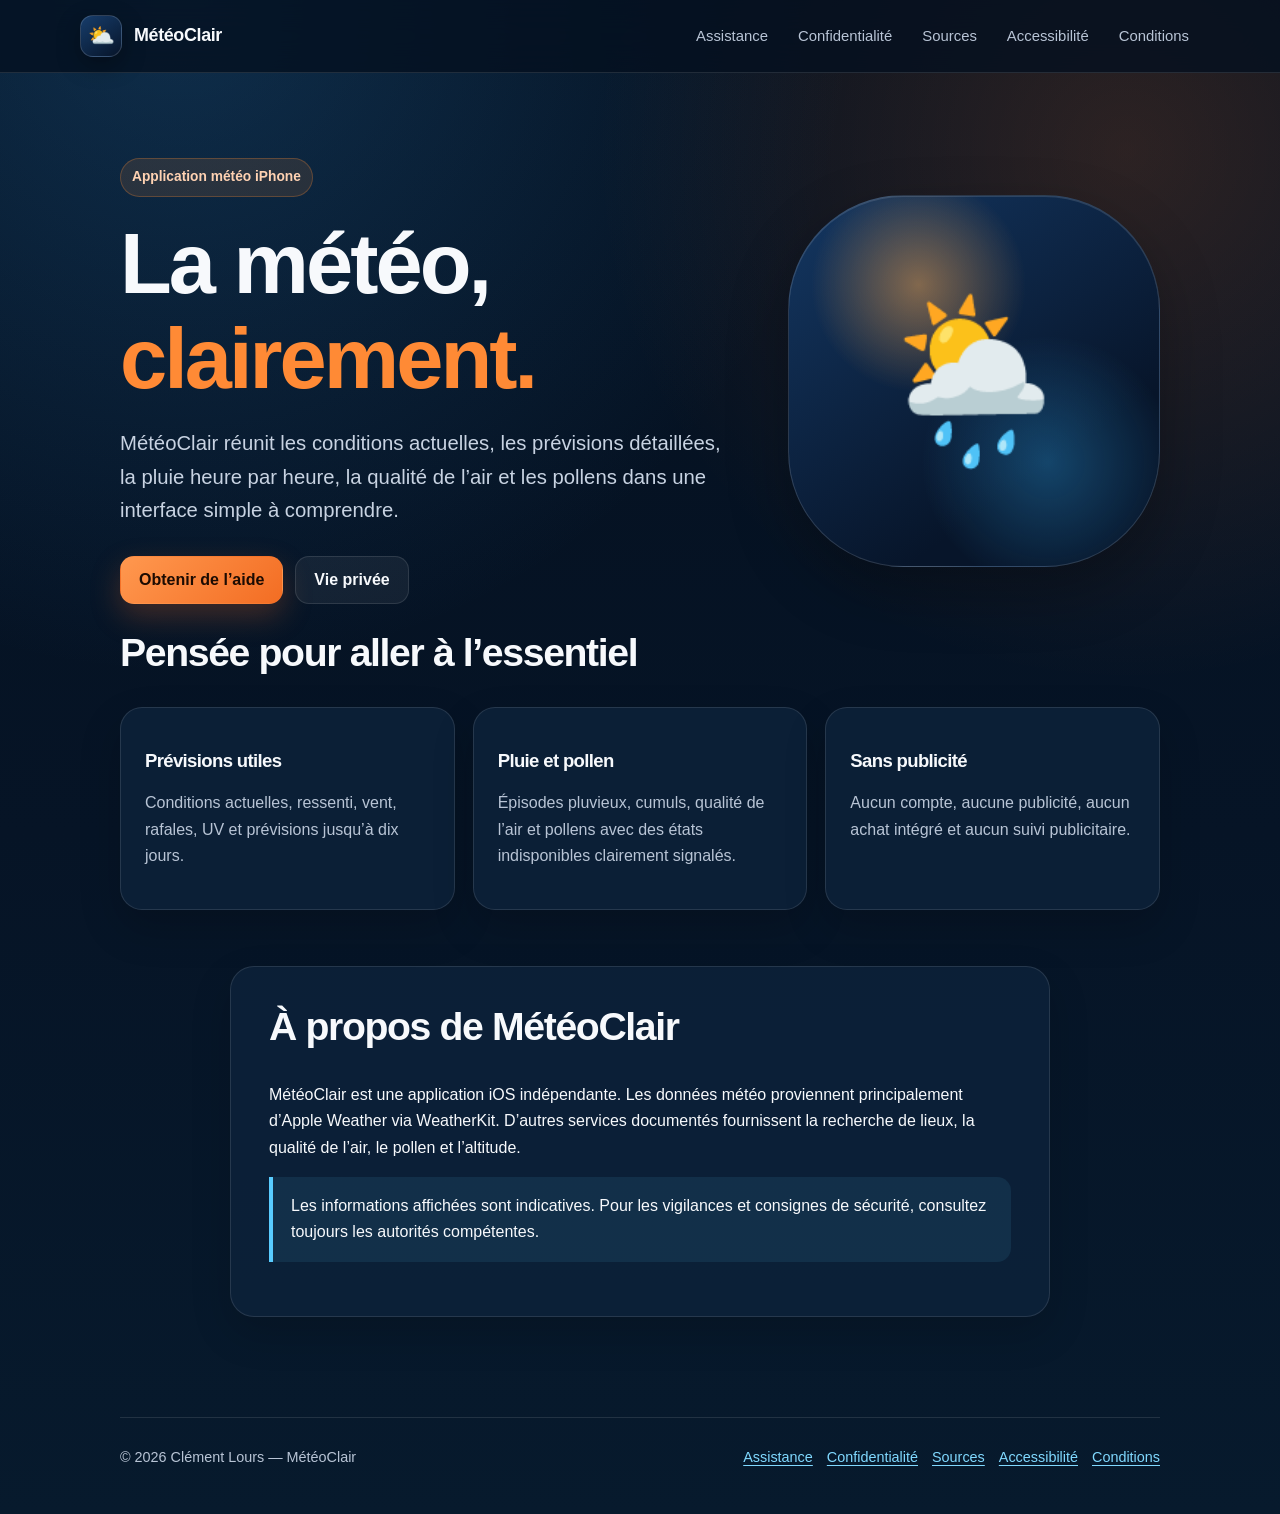
==== index.html @ c2783989 "Add files via upload Publish final MétéoClair website" ====
<!doctype html>
<html lang="fr">
<head>
<meta charset="utf-8">
<meta name="viewport" content="width=device-width, initial-scale=1">
<meta name="theme-color" content="#061426">
<title>MétéoClair — La météo, clairement</title>
<meta name="description" content="Site officiel de MétéoClair, application météo iPhone.">
<link rel="stylesheet" href="styles.css">
</head>
<body>
<a class="skip-link" href="#contenu">Aller au contenu</a>
<header class="site-header">
  <div class="nav">
    <a class="brand" href="index.html"><span class="brand-mark">⛅</span><span>MétéoClair</span></a>
    <nav class="nav-links" aria-label="Navigation principale"><a href="support.html">Assistance</a><a href="confidentialite.html">Confidentialité</a><a href="sources.html">Sources</a><a href="accessibilite.html">Accessibilité</a><a href="conditions.html">Conditions</a></nav>
  </div>
</header>
<main id="contenu">
<section class="hero">
  <div>
    <span class="eyebrow">Application météo iPhone</span>
    <h1>La météo, <span class="accent">clairement.</span></h1>
    <p class="lead">MétéoClair réunit les conditions actuelles, les prévisions détaillées, la pluie heure par heure, la qualité de l’air et les pollens dans une interface simple à comprendre.</p>
    <div class="actions">
      <a class="button primary" href="support.html">Obtenir de l’aide</a>
      <a class="button" href="confidentialite.html">Vie privée</a>
    </div>
  </div>
  <div class="weather-orb" role="img" aria-label="Soleil, nuage, pluie et éclair">🌦️</div>
</section>
<section aria-labelledby="points-forts">
  <h2 id="points-forts">Pensée pour aller à l’essentiel</h2>
  <div class="grid">
    <article class="card"><h3>Prévisions utiles</h3><p>Conditions actuelles, ressenti, vent, rafales, UV et prévisions jusqu’à dix jours.</p></article>
    <article class="card"><h3>Pluie et pollen</h3><p>Épisodes pluvieux, cumuls, qualité de l’air et pollens avec des états indisponibles clairement signalés.</p></article>
    <article class="card"><h3>Sans publicité</h3><p>Aucun compte, aucune publicité, aucun achat intégré et aucun suivi publicitaire.</p></article>
  </div>
</section>
<section class="content">
  <article>
    <h2>À propos de MétéoClair</h2>
    <p>MétéoClair est une application iOS indépendante. Les données météo proviennent principalement d’Apple Weather via WeatherKit. D’autres services documentés fournissent la recherche de lieux, la qualité de l’air, le pollen et l’altitude.</p>
    <p class="notice">Les informations affichées sont indicatives. Pour les vigilances et consignes de sécurité, consultez toujours les autorités compétentes.</p>
  </article>
</section>
</main>
<footer>
  <span>© 2026 Clément Lours — MétéoClair</span>
  <nav aria-label="Liens de pied de page"><a href="support.html">Assistance</a><a href="confidentialite.html">Confidentialité</a><a href="sources.html">Sources</a><a href="accessibilite.html">Accessibilité</a><a href="conditions.html">Conditions</a></nav>
</footer>
</body>
</html>
---- styles.css ----
:root {
  color-scheme: dark;
  --bg: #061426;
  --bg2: #0a1d35;
  --card: rgba(13, 34, 58, 0.88);
  --line: rgba(255,255,255,.11);
  --text: #f7f9fc;
  --muted: #b8c4d5;
  --orange: #ff8a35;
  --blue: #59ccff;
  --green: #4ed59a;
  --shadow: 0 24px 60px rgba(0,0,0,.28);
}

* { box-sizing: border-box; }

html { scroll-behavior: smooth; }

body {
  margin: 0;
  min-height: 100vh;
  font-family: -apple-system, BlinkMacSystemFont, "SF Pro Display", "Segoe UI", sans-serif;
  line-height: 1.65;
  color: var(--text);
  background:
    radial-gradient(circle at 14% 0%, rgba(45,132,201,.26), transparent 36%),
    radial-gradient(circle at 88% 10%, rgba(255,126,49,.16), transparent 30%),
    linear-gradient(180deg, #04101f 0%, var(--bg) 55%, #071a2d 100%);
}

a { color: #80d9ff; text-underline-offset: 3px; }
a:hover { color: #c6efff; }

.skip-link {
  position: absolute;
  left: -9999px;
  top: 0;
  z-index: 100;
  padding: .8rem 1rem;
  background: #fff;
  color: #000;
}
.skip-link:focus { left: 1rem; top: 1rem; }

.site-header {
  position: sticky;
  top: 0;
  z-index: 20;
  backdrop-filter: blur(18px);
  -webkit-backdrop-filter: blur(18px);
  background: rgba(4,16,31,.78);
  border-bottom: 1px solid var(--line);
}

.nav {
  width: min(1120px, calc(100% - 32px));
  min-height: 72px;
  margin: 0 auto;
  display: flex;
  align-items: center;
  justify-content: space-between;
  gap: 18px;
}

.brand {
  display: inline-flex;
  align-items: center;
  gap: 12px;
  color: var(--text);
  text-decoration: none;
  font-size: 1.12rem;
  font-weight: 780;
  letter-spacing: -.02em;
}

.brand-mark {
  width: 42px;
  height: 42px;
  display: grid;
  place-items: center;
  border-radius: 13px;
  font-size: 1.35rem;
  background: linear-gradient(145deg, #173d6b, #07152a);
  border: 1px solid rgba(255,255,255,.16);
  box-shadow: 0 8px 24px rgba(0,0,0,.32);
}

.nav-links {
  display: flex;
  flex-wrap: wrap;
  justify-content: flex-end;
  gap: 8px;
}

.nav-links a {
  padding: 8px 11px;
  color: var(--muted);
  border-radius: 10px;
  text-decoration: none;
  font-size: .93rem;
}

.nav-links a:hover,
.nav-links a[aria-current="page"] {
  color: var(--text);
  background: rgba(255,255,255,.08);
}

main {
  width: min(1040px, calc(100% - 32px));
  margin: 0 auto;
  padding: 58px 0 80px;
}

.hero {
  min-height: 500px;
  display: grid;
  grid-template-columns: 1.25fr .75fr;
  align-items: center;
  gap: 48px;
}

.eyebrow {
  display: inline-flex;
  align-items: center;
  padding: 7px 11px;
  color: #ffd2b2;
  background: rgba(255,138,53,.12);
  border: 1px solid rgba(255,138,53,.26);
  border-radius: 999px;
  font-size: .86rem;
  font-weight: 720;
}

h1, h2, h3 {
  line-height: 1.12;
  letter-spacing: -.035em;
}

h1 {
  margin: 20px 0 18px;
  font-size: clamp(2.7rem, 7vw, 5.3rem);
}

h2 {
  margin-top: 0;
  font-size: clamp(1.65rem, 4vw, 2.45rem);
}

h3 { font-size: 1.16rem; }

.lead {
  max-width: 700px;
  color: #c8d3e2;
  font-size: clamp(1.06rem, 2.2vw, 1.27rem);
}

.accent { color: var(--orange); }

.actions {
  margin-top: 28px;
  display: flex;
  flex-wrap: wrap;
  gap: 12px;
}

.button {
  min-height: 48px;
  padding: 0 18px;
  display: inline-flex;
  align-items: center;
  justify-content: center;
  color: var(--text);
  background: rgba(255,255,255,.06);
  border: 1px solid var(--line);
  border-radius: 14px;
  text-decoration: none;
  font-weight: 750;
}

.button.primary {
  color: #1c0b02;
  background: linear-gradient(135deg, #ff984f, #f36d23);
  border-color: transparent;
  box-shadow: 0 12px 30px rgba(243,109,35,.25);
}

.weather-orb {
  aspect-ratio: 1;
  display: grid;
  place-items: center;
  border-radius: 31%;
  font-size: clamp(6rem, 17vw, 10rem);
  background:
    radial-gradient(circle at 35% 24%, rgba(255,171,79,.48), transparent 29%),
    radial-gradient(circle at 70% 72%, rgba(50,179,255,.30), transparent 34%),
    linear-gradient(145deg, #143762, #07152a 72%);
  border: 1px solid rgba(255,255,255,.14);
  box-shadow: var(--shadow), inset 0 1px 0 rgba(255,255,255,.12);
}

.grid {
  margin: 26px 0 56px;
  display: grid;
  grid-template-columns: repeat(3, minmax(0,1fr));
  gap: 18px;
}

.card {
  padding: 24px;
  background: var(--card);
  border: 1px solid var(--line);
  border-radius: 22px;
  box-shadow: 0 18px 42px rgba(0,0,0,.18);
}

.card p, .muted { color: var(--muted); }

.content {
  max-width: 820px;
  margin: 0 auto;
}

.content > section,
.content > article {
  margin-bottom: 20px;
  padding: clamp(22px, 5vw, 38px);
  background: var(--card);
  border: 1px solid var(--line);
  border-radius: 24px;
  box-shadow: 0 16px 40px rgba(0,0,0,.16);
}

.content ul { padding-left: 1.2rem; }
.content li + li { margin-top: .5rem; }

.notice {
  padding: 16px 18px;
  background: rgba(89,204,255,.09);
  border-left: 4px solid var(--blue);
  border-radius: 0 14px 14px 0;
}

.notice.warning {
  background: rgba(255,138,53,.10);
  border-left-color: var(--orange);
}

.contact-box {
  margin-top: 18px;
  padding: 18px;
  display: flex;
  flex-wrap: wrap;
  align-items: center;
  justify-content: space-between;
  gap: 16px;
  background: rgba(78,213,154,.08);
  border: 1px solid rgba(78,213,154,.30);
  border-radius: 16px;
}

.contact-box a { font-weight: 750; }

.meta {
  margin: 0 0 24px;
  color: var(--muted);
  font-size: .95rem;
}

footer {
  width: min(1040px, calc(100% - 32px));
  margin: 0 auto;
  padding: 28px 0 44px;
  display: flex;
  flex-wrap: wrap;
  justify-content: space-between;
  gap: 16px;
  color: var(--muted);
  border-top: 1px solid var(--line);
  font-size: .9rem;
}

footer nav {
  display: flex;
  flex-wrap: wrap;
  gap: 14px;
}

@media (max-width: 780px) {
  .nav { padding: 13px 0; align-items: flex-start; }
  .nav-links { display: none; }
  main { padding-top: 42px; }
  .hero { min-height: auto; grid-template-columns: 1fr; padding-top: 14px; }
  .weather-orb { width: min(360px,100%); margin: 0 auto; }
  .grid { grid-template-columns: 1fr; }
}

@media (prefers-reduced-motion: reduce) {
  *, *::before, *::after {
    scroll-behavior: auto !important;
    transition: none !important;
  }
}

@media (prefers-contrast: more) {
  :root {
    --muted: #d5deeb;
    --line: rgba(255,255,255,.30);
  }
}
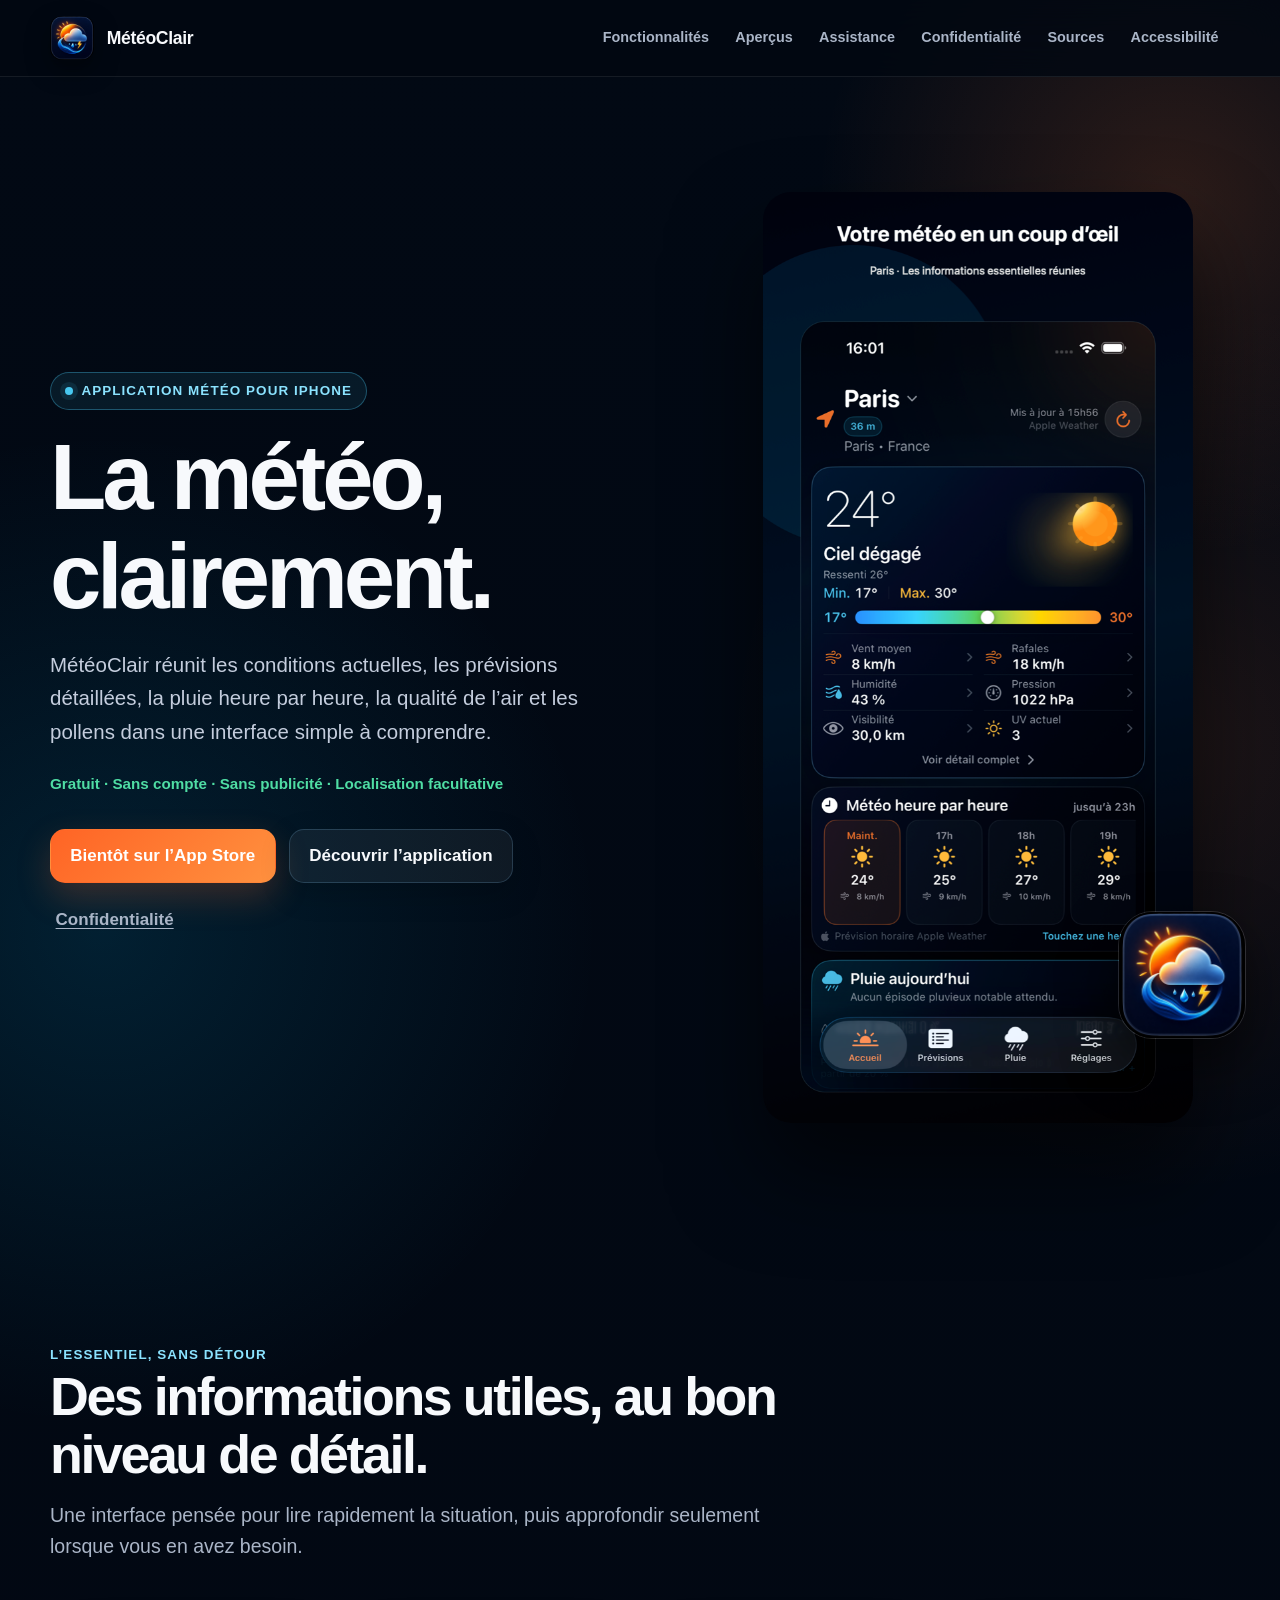
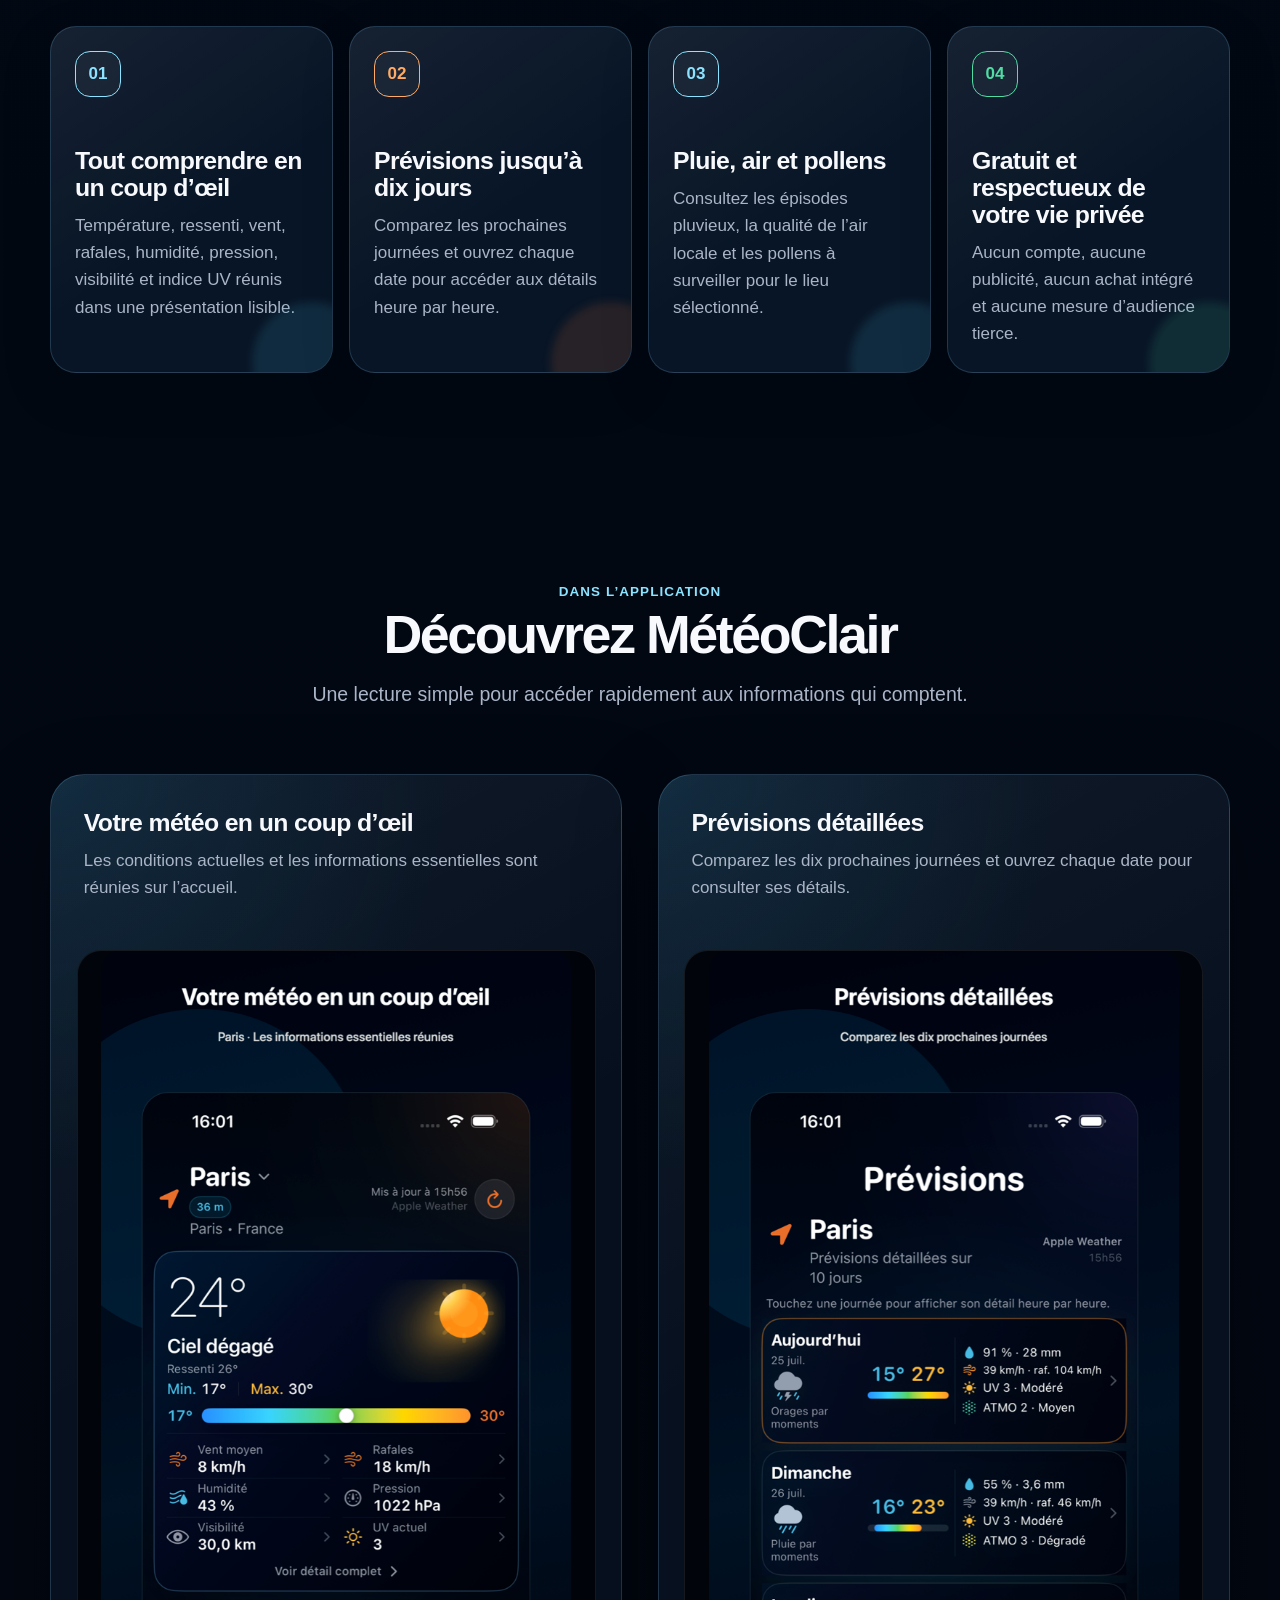
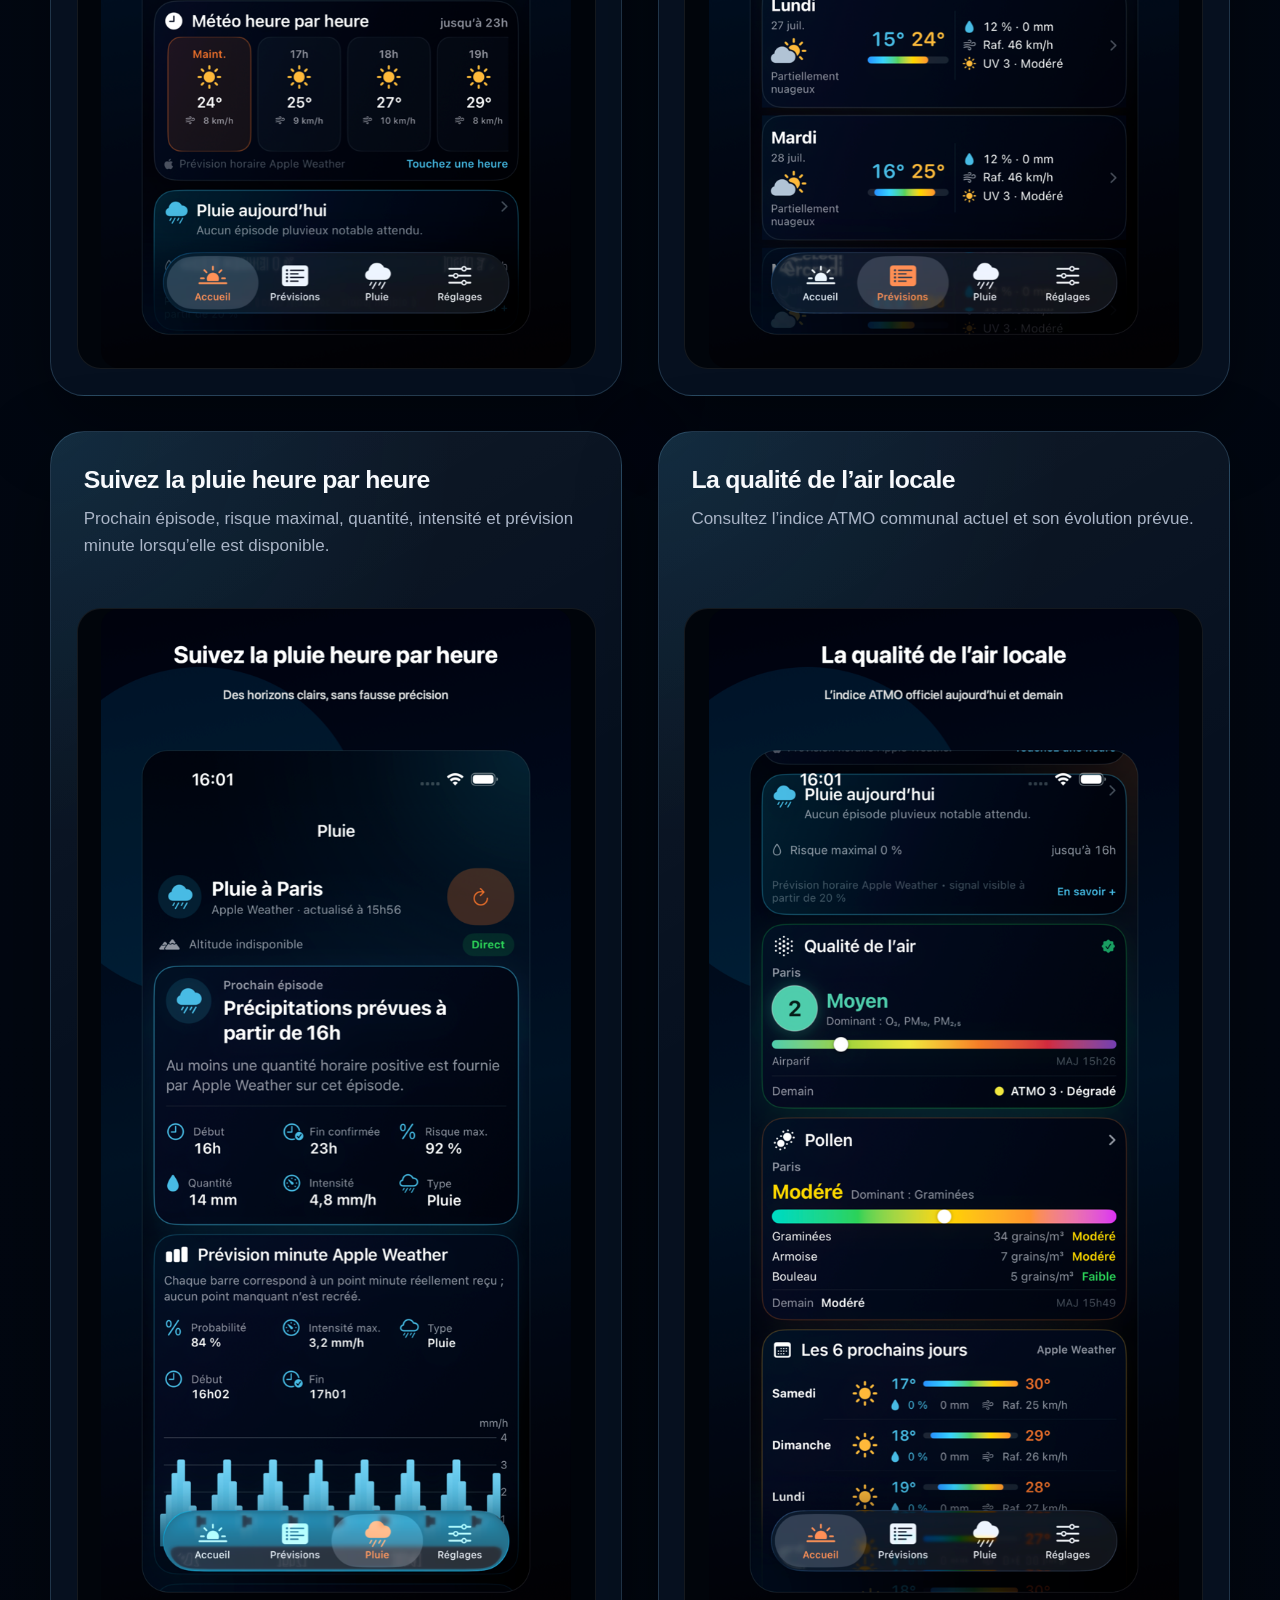
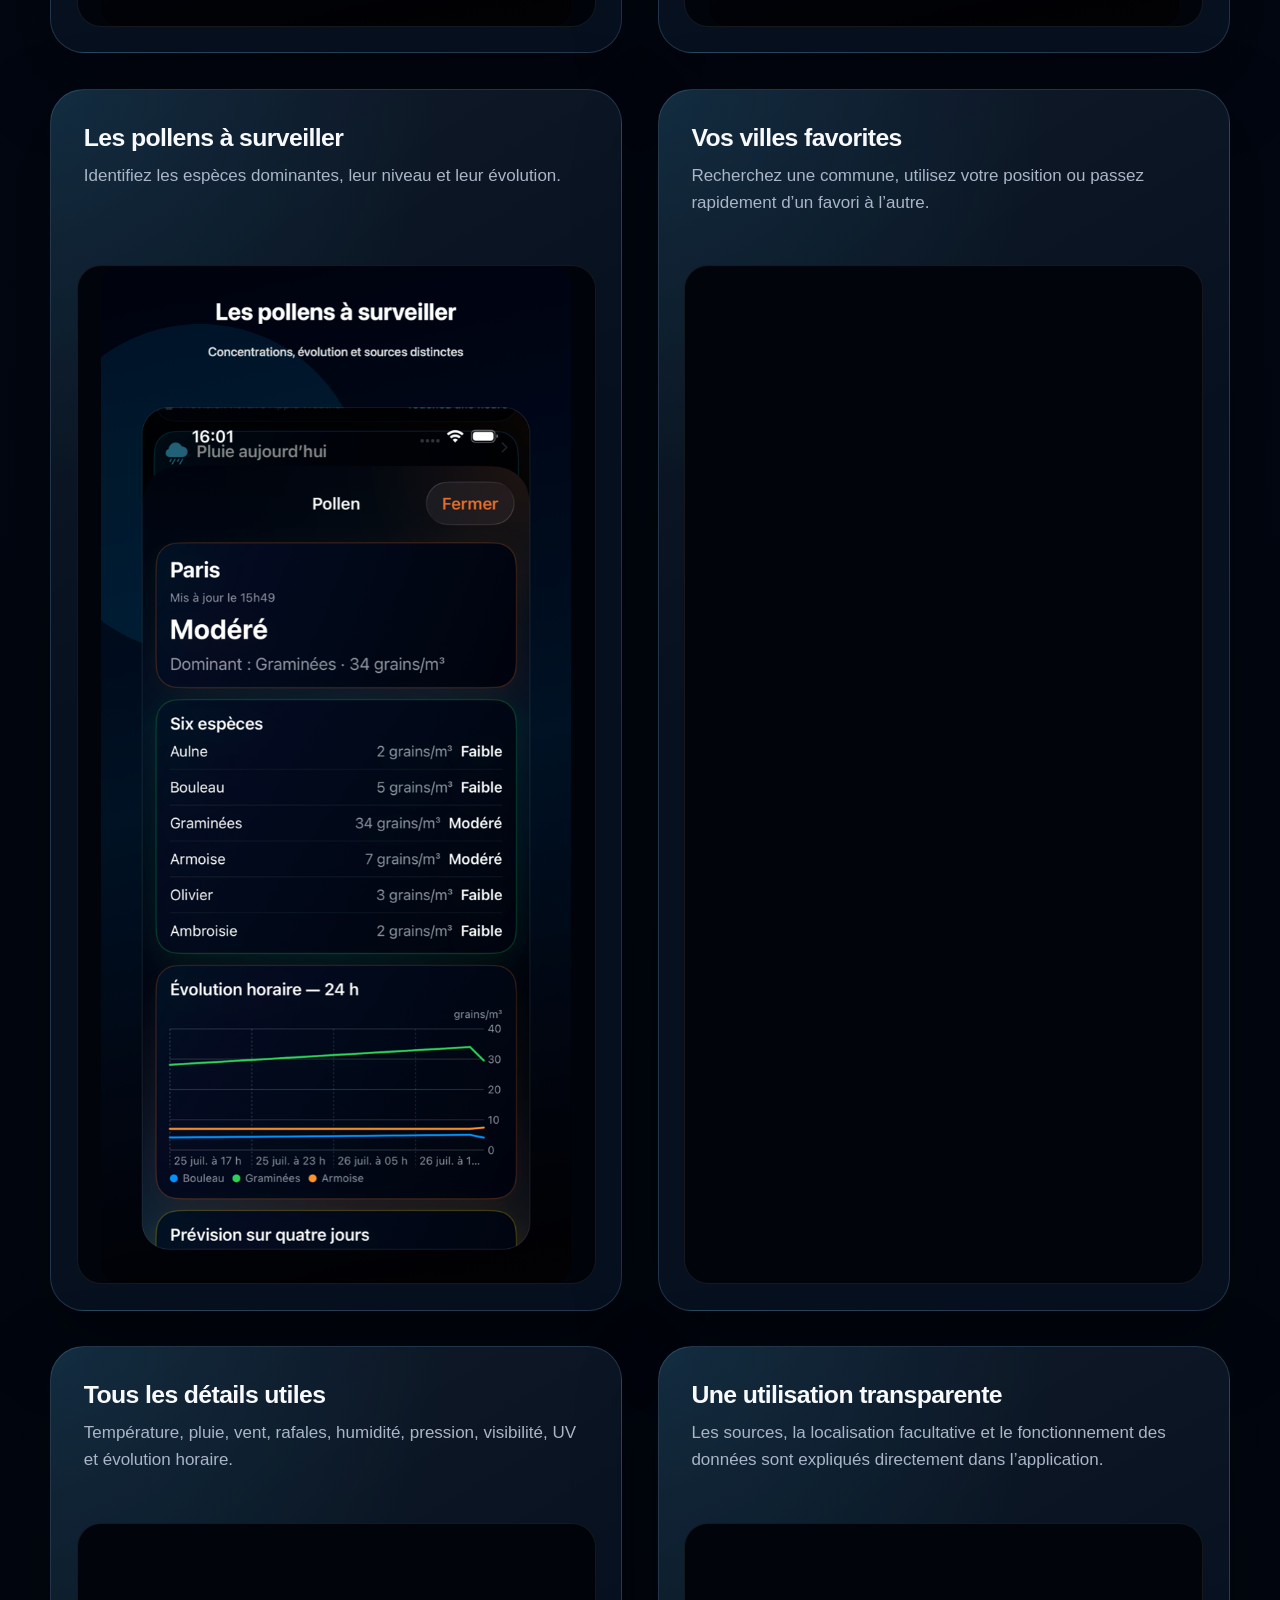
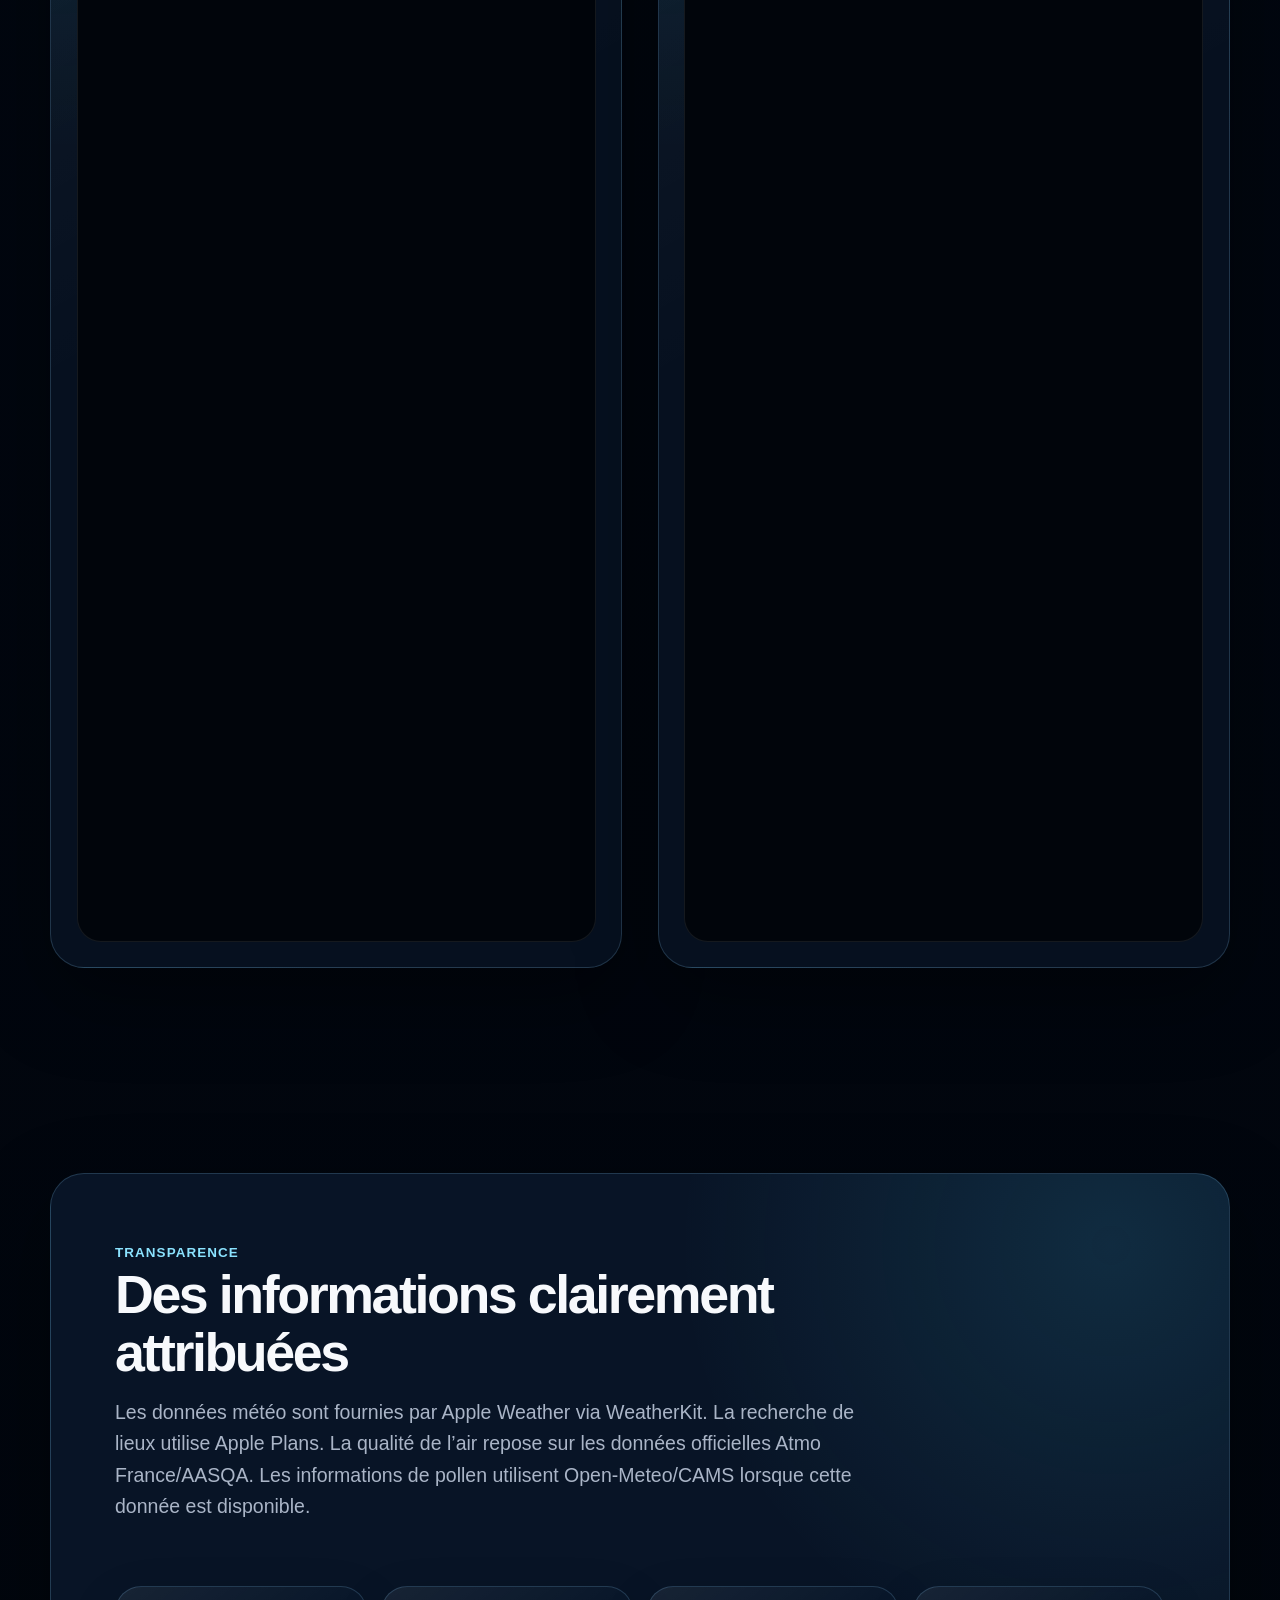
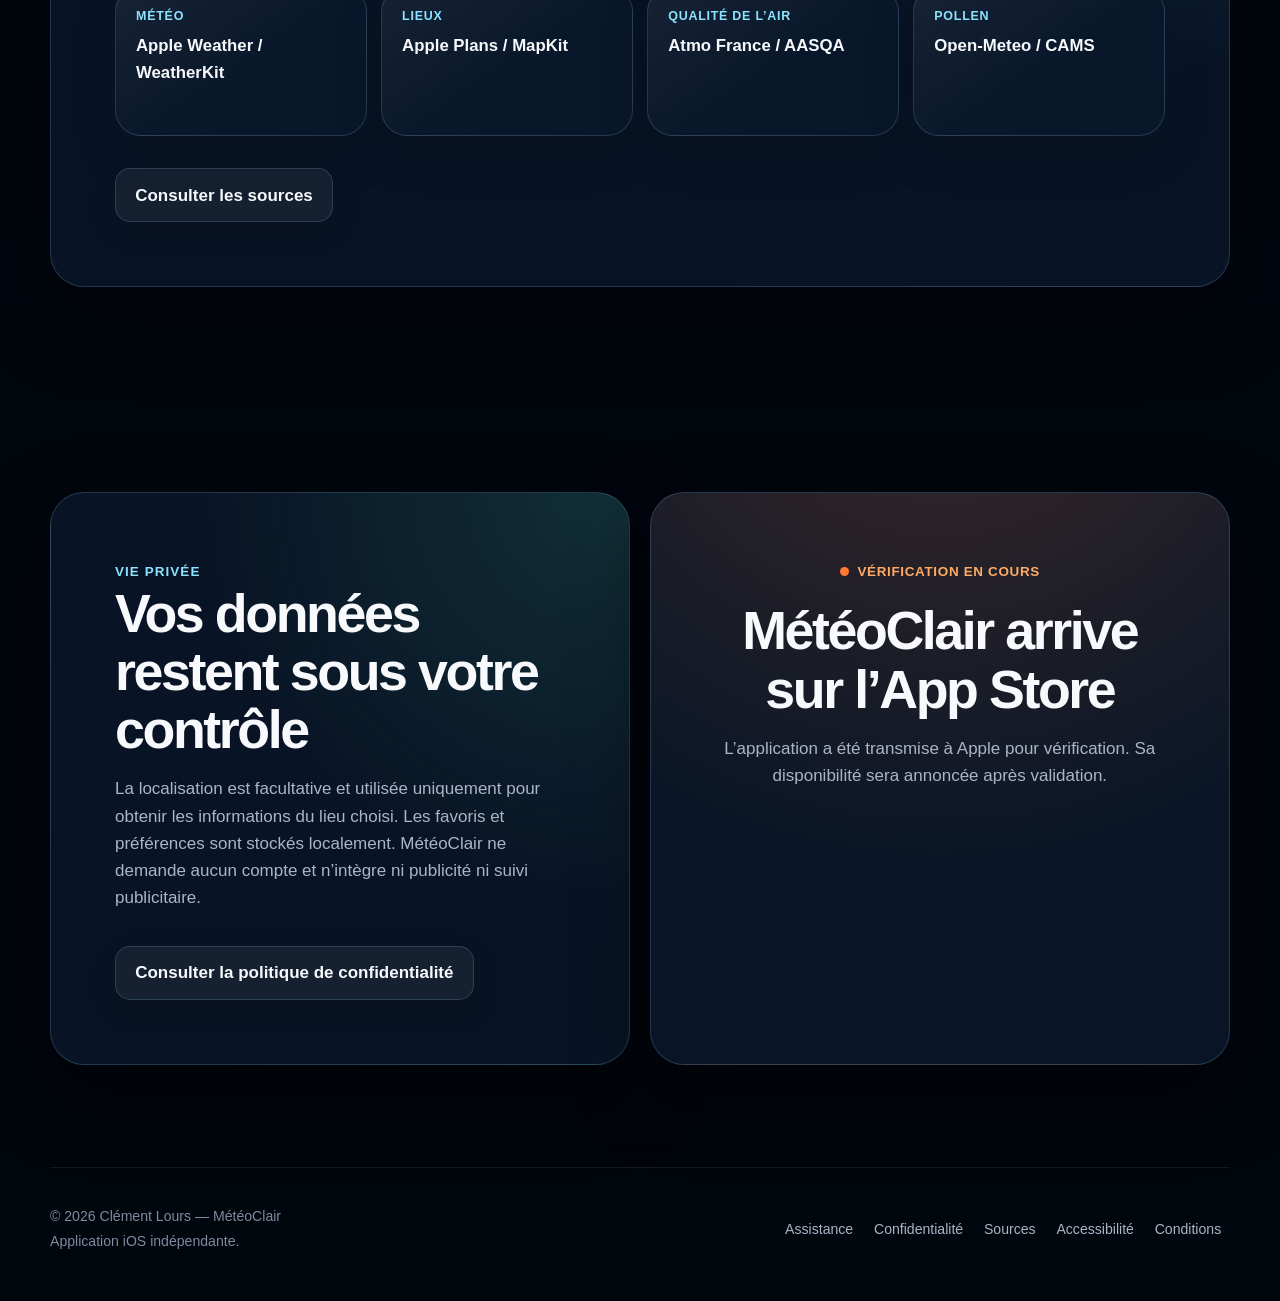
==== commit a4378bb5: "Modernize MeteoClair official website" ====
--- a/index.html
+++ b/index.html
@@ -1,53 +1,248 @@
 <!doctype html>
 <html lang="fr">
 <head>
-<meta charset="utf-8">
-<meta name="viewport" content="width=device-width, initial-scale=1">
-<meta name="theme-color" content="#061426">
-<title>MétéoClair — La météo, clairement</title>
-<meta name="description" content="Site officiel de MétéoClair, application météo iPhone.">
-<link rel="stylesheet" href="styles.css">
+  <meta charset="utf-8">
+  <meta name="viewport" content="width=device-width, initial-scale=1">
+  <meta name="theme-color" content="#061426">
+  <meta name="color-scheme" content="dark">
+  <title>MétéoClair — La météo, clairement</title>
+  <meta name="description" content="Conditions actuelles, prévisions détaillées, pluie heure par heure, qualité de l’air et pollens dans une application iPhone simple, gratuite et sans publicité.">
+  <link rel="canonical" href="https://meteoexpertfrance.github.io/">
+  <meta property="og:type" content="website">
+  <meta property="og:locale" content="fr_FR">
+  <meta property="og:site_name" content="MétéoClair">
+  <meta property="og:title" content="MétéoClair — La météo, clairement">
+  <meta property="og:description" content="Conditions actuelles, prévisions détaillées, pluie heure par heure, qualité de l’air et pollens dans une application iPhone simple, gratuite et sans publicité.">
+  <meta property="og:url" content="https://meteoexpertfrance.github.io/">
+  <meta property="og:image" content="https://meteoexpertfrance.github.io/assets/social/meteo-clair-social.png">
+  <meta property="og:image:width" content="1200">
+  <meta property="og:image:height" content="630">
+  <meta property="og:image:alt" content="Logo officiel de MétéoClair sur fond bleu nuit">
+  <meta name="twitter:card" content="summary_large_image">
+  <meta name="twitter:title" content="MétéoClair — La météo, clairement">
+  <meta name="twitter:description" content="Une application météo iPhone simple, gratuite et sans publicité.">
+  <meta name="twitter:image" content="https://meteoexpertfrance.github.io/assets/social/meteo-clair-social.png">
+  <link rel="icon" type="image/png" sizes="32x32" href="assets/favicon-32.png">
+  <link rel="apple-touch-icon" sizes="180x180" href="assets/apple-touch-icon.png">
+  <link rel="manifest" href="manifest.webmanifest">
+  <link rel="stylesheet" href="styles.css">
 </head>
 <body>
-<a class="skip-link" href="#contenu">Aller au contenu</a>
-<header class="site-header">
-  <div class="nav">
-    <a class="brand" href="index.html"><span class="brand-mark">⛅</span><span>MétéoClair</span></a>
-    <nav class="nav-links" aria-label="Navigation principale"><a href="support.html">Assistance</a><a href="confidentialite.html">Confidentialité</a><a href="sources.html">Sources</a><a href="accessibilite.html">Accessibilité</a><a href="conditions.html">Conditions</a></nav>
-  </div>
-</header>
-<main id="contenu">
-<section class="hero">
-  <div>
-    <span class="eyebrow">Application météo iPhone</span>
-    <h1>La météo, <span class="accent">clairement.</span></h1>
-    <p class="lead">MétéoClair réunit les conditions actuelles, les prévisions détaillées, la pluie heure par heure, la qualité de l’air et les pollens dans une interface simple à comprendre.</p>
-    <div class="actions">
-      <a class="button primary" href="support.html">Obtenir de l’aide</a>
-      <a class="button" href="confidentialite.html">Vie privée</a>
+  <a class="skip-link" href="#contenu">Aller au contenu</a>
+  <header class="site-header">
+    <div class="nav">
+      <a class="brand" href="index.html" aria-label="MétéoClair, accueil">
+        <img src="assets/app-icon.png" width="1024" height="1024" alt="">
+        <span>MétéoClair</span>
+      </a>
+      <nav class="nav-links" aria-label="Navigation principale">
+        <a href="#fonctionnalites">Fonctionnalités</a>
+        <a href="#apercus">Aperçus</a>
+        <a href="support.html">Assistance</a>
+        <a href="confidentialite.html">Confidentialité</a>
+        <a href="sources.html">Sources</a>
+        <a href="accessibilite.html">Accessibilité</a>
+      </nav>
+      <details class="mobile-menu">
+        <summary aria-label="Ouvrir le menu de navigation">Menu</summary>
+        <nav aria-label="Navigation mobile">
+          <a href="#fonctionnalites">Fonctionnalités</a>
+          <a href="#apercus">Aperçus</a>
+          <a href="support.html">Assistance</a>
+          <a href="confidentialite.html">Confidentialité</a>
+          <a href="sources.html">Sources</a>
+          <a href="accessibilite.html">Accessibilité</a>
+        </nav>
+      </details>
     </div>
-  </div>
-  <div class="weather-orb" role="img" aria-label="Soleil, nuage, pluie et éclair">🌦️</div>
-</section>
-<section aria-labelledby="points-forts">
-  <h2 id="points-forts">Pensée pour aller à l’essentiel</h2>
-  <div class="grid">
-    <article class="card"><h3>Prévisions utiles</h3><p>Conditions actuelles, ressenti, vent, rafales, UV et prévisions jusqu’à dix jours.</p></article>
-    <article class="card"><h3>Pluie et pollen</h3><p>Épisodes pluvieux, cumuls, qualité de l’air et pollens avec des états indisponibles clairement signalés.</p></article>
-    <article class="card"><h3>Sans publicité</h3><p>Aucun compte, aucune publicité, aucun achat intégré et aucun suivi publicitaire.</p></article>
-  </div>
-</section>
-<section class="content">
-  <article>
-    <h2>À propos de MétéoClair</h2>
-    <p>MétéoClair est une application iOS indépendante. Les données météo proviennent principalement d’Apple Weather via WeatherKit. D’autres services documentés fournissent la recherche de lieux, la qualité de l’air, le pollen et l’altitude.</p>
-    <p class="notice">Les informations affichées sont indicatives. Pour les vigilances et consignes de sécurité, consultez toujours les autorités compétentes.</p>
-  </article>
-</section>
-</main>
-<footer>
-  <span>© 2026 Clément Lours — MétéoClair</span>
-  <nav aria-label="Liens de pied de page"><a href="support.html">Assistance</a><a href="confidentialite.html">Confidentialité</a><a href="sources.html">Sources</a><a href="accessibilite.html">Accessibilité</a><a href="conditions.html">Conditions</a></nav>
-</footer>
+  </header>
+
+  <main id="contenu">
+    <section class="hero">
+      <div class="shell hero-grid">
+        <div>
+          <span class="badge">Application météo pour iPhone</span>
+          <h1>La météo,<br>clairement.</h1>
+          <p class="lead">MétéoClair réunit les conditions actuelles, les prévisions détaillées, la pluie heure par heure, la qualité de l’air et les pollens dans une interface simple à comprendre.</p>
+          <p class="trust-line">Gratuit · Sans compte · Sans publicité · Localisation facultative</p>
+          <div class="actions">
+            <span class="button primary" aria-disabled="true">Bientôt sur l’App Store</span>
+            <a class="button" href="#fonctionnalites">Découvrir l’application</a>
+            <a class="text-link" href="confidentialite.html">Confidentialité</a>
+          </div>
+        </div>
+        <div class="hero-visual" aria-label="Aperçu de l’accueil de MétéoClair">
+          <div class="hero-glow" aria-hidden="true"></div>
+          <img class="hero-shot" src="assets/screenshots/01-accueil-paris.png" width="647" height="1400" alt="Écran d’accueil de MétéoClair pour Paris, avec les conditions actuelles et les prévisions heure par heure">
+          <img class="hero-logo" src="assets/app-icon.png" width="1024" height="1024" alt="Logo officiel de MétéoClair">
+        </div>
+      </div>
+    </section>
+
+    <section class="section" id="fonctionnalites">
+      <div class="shell">
+        <div class="section-heading">
+          <span class="eyebrow">L’essentiel, sans détour</span>
+          <h2>Des informations utiles, au bon niveau de détail.</h2>
+          <p>Une interface pensée pour lire rapidement la situation, puis approfondir seulement lorsque vous en avez besoin.</p>
+        </div>
+        <div class="feature-grid">
+          <article class="feature-card">
+            <span class="feature-number">01</span>
+            <h3>Tout comprendre en un coup d’œil</h3>
+            <p>Température, ressenti, vent, rafales, humidité, pression, visibilité et indice UV réunis dans une présentation lisible.</p>
+          </article>
+          <article class="feature-card" style="--card-color: var(--orange-soft); --card-glow: rgba(255, 122, 50, 0.13)">
+            <span class="feature-number">02</span>
+            <h3>Prévisions jusqu’à dix jours</h3>
+            <p>Comparez les prochaines journées et ouvrez chaque date pour accéder aux détails heure par heure.</p>
+          </article>
+          <article class="feature-card" style="--card-color: var(--cyan-soft)">
+            <span class="feature-number">03</span>
+            <h3>Pluie, air et pollens</h3>
+            <p>Consultez les épisodes pluvieux, la qualité de l’air locale et les pollens à surveiller pour le lieu sélectionné.</p>
+          </article>
+          <article class="feature-card" style="--card-color: var(--green); --card-glow: rgba(79, 221, 164, 0.12)">
+            <span class="feature-number">04</span>
+            <h3>Gratuit et respectueux de votre vie privée</h3>
+            <p>Aucun compte, aucune publicité, aucun achat intégré et aucune mesure d’audience tierce.</p>
+          </article>
+        </div>
+      </div>
+    </section>
+
+    <section class="section gallery-section" id="apercus">
+      <div class="shell">
+        <div class="section-heading center">
+          <span class="eyebrow">Dans l’application</span>
+          <h2>Découvrez MétéoClair</h2>
+          <p>Une lecture simple pour accéder rapidement aux informations qui comptent.</p>
+        </div>
+        <div class="gallery-grid">
+          <figure class="gallery-card">
+            <figcaption class="gallery-copy">
+              <h3>Votre météo en un coup d’œil</h3>
+              <p>Les conditions actuelles et les informations essentielles sont réunies sur l’accueil.</p>
+            </figcaption>
+            <div class="gallery-image-wrap">
+              <img src="assets/screenshots/01-accueil-paris.png" width="647" height="1400" loading="lazy" decoding="async" alt="Accueil MétéoClair pour Paris avec température, vent, humidité, pression et prévisions horaires">
+            </div>
+          </figure>
+          <figure class="gallery-card">
+            <figcaption class="gallery-copy">
+              <h3>Prévisions détaillées</h3>
+              <p>Comparez les dix prochaines journées et ouvrez chaque date pour consulter ses détails.</p>
+            </figcaption>
+            <div class="gallery-image-wrap">
+              <img src="assets/screenshots/02-previsions-paris.png" width="647" height="1400" loading="lazy" decoding="async" alt="Prévisions détaillées MétéoClair sur dix jours pour Paris">
+            </div>
+          </figure>
+          <figure class="gallery-card">
+            <figcaption class="gallery-copy">
+              <h3>Suivez la pluie heure par heure</h3>
+              <p>Prochain épisode, risque maximal, quantité, intensité et prévision minute lorsqu’elle est disponible.</p>
+            </figcaption>
+            <div class="gallery-image-wrap">
+              <img src="assets/screenshots/03-pluie-paris.png" width="647" height="1400" loading="lazy" decoding="async" alt="Écran Pluie de MétéoClair avec prochain épisode et graphique de prévision minute">
+            </div>
+          </figure>
+          <figure class="gallery-card">
+            <figcaption class="gallery-copy">
+              <h3>La qualité de l’air locale</h3>
+              <p>Consultez l’indice ATMO communal actuel et son évolution prévue.</p>
+            </figcaption>
+            <div class="gallery-image-wrap">
+              <img src="assets/screenshots/04-qualite-air-paris.png" width="647" height="1400" loading="lazy" decoding="async" alt="Carte Qualité de l’air MétéoClair affichant l’indice ATMO pour Paris">
+            </div>
+          </figure>
+          <figure class="gallery-card">
+            <figcaption class="gallery-copy">
+              <h3>Les pollens à surveiller</h3>
+              <p>Identifiez les espèces dominantes, leur niveau et leur évolution.</p>
+            </figcaption>
+            <div class="gallery-image-wrap">
+              <img src="assets/screenshots/05-pollen-paris.png" width="647" height="1400" loading="lazy" decoding="async" alt="Détail pollen MétéoClair avec six espèces et leur évolution horaire">
+            </div>
+          </figure>
+          <figure class="gallery-card">
+            <figcaption class="gallery-copy">
+              <h3>Vos villes favorites</h3>
+              <p>Recherchez une commune, utilisez votre position ou passez rapidement d’un favori à l’autre.</p>
+            </figcaption>
+            <div class="gallery-image-wrap">
+              <img src="assets/screenshots/06-recherche-favoris-paris.png" width="647" height="1400" loading="lazy" decoding="async" alt="Sélecteur de lieu MétéoClair avec recherche, position et villes favorites">
+            </div>
+          </figure>
+          <figure class="gallery-card">
+            <figcaption class="gallery-copy">
+              <h3>Tous les détails utiles</h3>
+              <p>Température, pluie, vent, rafales, humidité, pression, visibilité, UV et évolution horaire.</p>
+            </figcaption>
+            <div class="gallery-image-wrap">
+              <img src="assets/screenshots/07-detail-meteo-paris.png" width="647" height="1400" loading="lazy" decoding="async" alt="Détail météo MétéoClair avec graphiques de température, précipitations et vent">
+            </div>
+          </figure>
+          <figure class="gallery-card">
+            <figcaption class="gallery-copy">
+              <h3>Une utilisation transparente</h3>
+              <p>Les sources, la localisation facultative et le fonctionnement des données sont expliqués directement dans l’application.</p>
+            </figcaption>
+            <div class="gallery-image-wrap">
+              <img src="assets/screenshots/08-reglages-confidentialite.png" width="647" height="1400" loading="lazy" decoding="async" alt="Écran Confidentialité de MétéoClair expliquant les données et services utilisés">
+            </div>
+          </figure>
+        </div>
+      </div>
+    </section>
+
+    <section class="section" id="sources">
+      <div class="shell trust-panel">
+        <div class="section-heading">
+          <span class="eyebrow">Transparence</span>
+          <h2>Des informations clairement attribuées</h2>
+          <p>Les données météo sont fournies par Apple Weather via WeatherKit. La recherche de lieux utilise Apple Plans. La qualité de l’air repose sur les données officielles Atmo France/AASQA. Les informations de pollen utilisent Open-Meteo/CAMS lorsque cette donnée est disponible.</p>
+        </div>
+        <div class="source-grid">
+          <div class="source-card"><span>Météo</span><strong>Apple Weather / WeatherKit</strong></div>
+          <div class="source-card"><span>Lieux</span><strong>Apple Plans / MapKit</strong></div>
+          <div class="source-card"><span>Qualité de l’air</span><strong>Atmo France / AASQA</strong></div>
+          <div class="source-card"><span>Pollen</span><strong>Open-Meteo / CAMS</strong></div>
+        </div>
+        <div class="actions">
+          <a class="button" href="sources.html">Consulter les sources</a>
+        </div>
+      </div>
+    </section>
+
+    <section class="section">
+      <div class="shell two-column">
+        <article class="privacy-panel">
+          <span class="eyebrow">Vie privée</span>
+          <h2>Vos données restent sous votre contrôle</h2>
+          <p>La localisation est facultative et utilisée uniquement pour obtenir les informations du lieu choisi. Les favoris et préférences sont stockés localement. MétéoClair ne demande aucun compte et n’intègre ni publicité ni suivi publicitaire.</p>
+          <a class="button" href="confidentialite.html">Consulter la politique de confidentialité</a>
+        </article>
+        <article class="availability-panel">
+          <span class="status-pill">Vérification en cours</span>
+          <h2>MétéoClair arrive sur l’App Store</h2>
+          <p>L’application a été transmise à Apple pour vérification. Sa disponibilité sera annoncée après validation.</p>
+        </article>
+      </div>
+    </section>
+  </main>
+
+  <footer>
+    <div class="footer-copy">
+      <span>© 2026 Clément Lours — MétéoClair</span>
+      <span>Application iOS indépendante.</span>
+    </div>
+    <nav class="footer-links" aria-label="Liens de pied de page">
+      <a href="support.html">Assistance</a>
+      <a href="confidentialite.html">Confidentialité</a>
+      <a href="sources.html">Sources</a>
+      <a href="accessibilite.html">Accessibilité</a>
+      <a href="conditions.html">Conditions</a>
+    </nav>
+  </footer>
 </body>
 </html>
--- a/styles.css
+++ b/styles.css
@@ -1,310 +1,954 @@
 :root {
   color-scheme: dark;
-  --bg: #061426;
-  --bg2: #0a1d35;
-  --card: rgba(13, 34, 58, 0.88);
-  --line: rgba(255,255,255,.11);
+  --bg: #020711;
+  --bg-soft: #061426;
+  --surface: rgba(10, 25, 44, 0.84);
+  --surface-strong: #0a192c;
+  --surface-light: rgba(255, 255, 255, 0.055);
+  --line: rgba(124, 183, 221, 0.22);
+  --line-strong: rgba(69, 198, 239, 0.42);
   --text: #f7f9fc;
-  --muted: #b8c4d5;
-  --orange: #ff8a35;
-  --blue: #59ccff;
-  --green: #4ed59a;
-  --shadow: 0 24px 60px rgba(0,0,0,.28);
-}
-
-* { box-sizing: border-box; }
-
-html { scroll-behavior: smooth; }
+  --muted: #aab5c7;
+  --subtle: #7f8ba0;
+  --orange: #ff7a32;
+  --orange-soft: #ffab66;
+  --cyan: #48c8f0;
+  --cyan-soft: #8be3ff;
+  --green: #4fdda4;
+  --max: 1180px;
+  --radius-xl: 34px;
+  --radius-lg: 26px;
+  --radius-md: 18px;
+  --shadow: 0 28px 80px rgba(0, 0, 0, 0.36);
+  font-family: -apple-system, BlinkMacSystemFont, "SF Pro Display", "Segoe UI",
+    sans-serif;
+}
+
+* {
+  box-sizing: border-box;
+}
+
+html {
+  scroll-behavior: smooth;
+  background: var(--bg);
+  overflow-x: hidden;
+}
 
 body {
   margin: 0;
+  min-width: 320px;
   min-height: 100vh;
-  font-family: -apple-system, BlinkMacSystemFont, "SF Pro Display", "Segoe UI", sans-serif;
-  line-height: 1.65;
+  overflow-x: hidden;
   color: var(--text);
   background:
-    radial-gradient(circle at 14% 0%, rgba(45,132,201,.26), transparent 36%),
-    radial-gradient(circle at 88% 10%, rgba(255,126,49,.16), transparent 30%),
-    linear-gradient(180deg, #04101f 0%, var(--bg) 55%, #071a2d 100%);
-}
-
-a { color: #80d9ff; text-underline-offset: 3px; }
-a:hover { color: #c6efff; }
+    radial-gradient(circle at 8% 10%, rgba(0, 166, 224, 0.15), transparent 31rem),
+    radial-gradient(circle at 92% 8%, rgba(255, 122, 50, 0.11), transparent 28rem),
+    linear-gradient(180deg, #020914 0%, #020711 45%, #01050c 100%);
+  font-size: 17px;
+  line-height: 1.6;
+  text-rendering: optimizeLegibility;
+  -webkit-font-smoothing: antialiased;
+}
+
+img {
+  display: block;
+  max-width: 100%;
+  height: auto;
+}
+
+a {
+  color: var(--cyan-soft);
+  text-underline-offset: 0.2em;
+  text-decoration-thickness: 0.08em;
+}
+
+a:hover {
+  color: #fff;
+}
+
+button,
+a,
+summary {
+  -webkit-tap-highlight-color: transparent;
+}
+
+:focus-visible {
+  outline: 3px solid var(--cyan);
+  outline-offset: 4px;
+  border-radius: 8px;
+}
 
 .skip-link {
-  position: absolute;
-  left: -9999px;
-  top: 0;
+  position: fixed;
   z-index: 100;
-  padding: .8rem 1rem;
-  background: #fff;
-  color: #000;
-}
-.skip-link:focus { left: 1rem; top: 1rem; }
+  top: 12px;
+  left: 12px;
+  padding: 0.7rem 1rem;
+  color: #03101c;
+  background: var(--cyan-soft);
+  border-radius: 12px;
+  font-weight: 800;
+  transform: translateY(-150%);
+}
+
+.skip-link:focus {
+  transform: translateY(0);
+}
 
 .site-header {
   position: sticky;
+  z-index: 50;
   top: 0;
-  z-index: 20;
+  border-bottom: 1px solid rgba(255, 255, 255, 0.08);
+  background: rgba(2, 8, 18, 0.82);
+  -webkit-backdrop-filter: blur(18px);
   backdrop-filter: blur(18px);
-  -webkit-backdrop-filter: blur(18px);
-  background: rgba(4,16,31,.78);
-  border-bottom: 1px solid var(--line);
 }
 
 .nav {
-  width: min(1120px, calc(100% - 32px));
-  min-height: 72px;
+  width: min(calc(100% - 40px), var(--max));
+  min-height: 76px;
   margin: 0 auto;
   display: flex;
   align-items: center;
   justify-content: space-between;
-  gap: 18px;
+  gap: 1.5rem;
 }
 
 .brand {
   display: inline-flex;
   align-items: center;
-  gap: 12px;
+  min-height: 48px;
+  gap: 0.8rem;
   color: var(--text);
+  font-size: 1.1rem;
+  font-weight: 800;
+  letter-spacing: -0.02em;
   text-decoration: none;
-  font-size: 1.12rem;
-  font-weight: 780;
-  letter-spacing: -.02em;
-}
-
-.brand-mark {
-  width: 42px;
-  height: 42px;
-  display: grid;
-  place-items: center;
-  border-radius: 13px;
-  font-size: 1.35rem;
-  background: linear-gradient(145deg, #173d6b, #07152a);
-  border: 1px solid rgba(255,255,255,.16);
-  box-shadow: 0 8px 24px rgba(0,0,0,.32);
-}
-
-.nav-links {
+}
+
+.brand img {
+  width: 44px;
+  height: 44px;
+  border-radius: 12px;
+  box-shadow: 0 10px 24px rgba(0, 0, 0, 0.38);
+}
+
+.nav-links,
+.footer-links {
   display: flex;
+  align-items: center;
   flex-wrap: wrap;
-  justify-content: flex-end;
-  gap: 8px;
+  gap: 0.2rem;
 }
 
 .nav-links a {
-  padding: 8px 11px;
+  min-height: 44px;
+  padding: 0.7rem 0.72rem;
+  display: inline-flex;
+  align-items: center;
   color: var(--muted);
-  border-radius: 10px;
+  border-radius: 12px;
+  font-size: 0.9rem;
+  font-weight: 700;
   text-decoration: none;
-  font-size: .93rem;
 }
 
 .nav-links a:hover,
 .nav-links a[aria-current="page"] {
   color: var(--text);
-  background: rgba(255,255,255,.08);
-}
-
-main {
-  width: min(1040px, calc(100% - 32px));
-  margin: 0 auto;
-  padding: 58px 0 80px;
-}
-
-.hero {
-  min-height: 500px;
-  display: grid;
-  grid-template-columns: 1.25fr .75fr;
-  align-items: center;
-  gap: 48px;
-}
-
-.eyebrow {
-  display: inline-flex;
-  align-items: center;
-  padding: 7px 11px;
-  color: #ffd2b2;
-  background: rgba(255,138,53,.12);
-  border: 1px solid rgba(255,138,53,.26);
-  border-radius: 999px;
-  font-size: .86rem;
-  font-weight: 720;
-}
-
-h1, h2, h3 {
-  line-height: 1.12;
-  letter-spacing: -.035em;
-}
-
-h1 {
-  margin: 20px 0 18px;
-  font-size: clamp(2.7rem, 7vw, 5.3rem);
-}
-
-h2 {
-  margin-top: 0;
-  font-size: clamp(1.65rem, 4vw, 2.45rem);
-}
-
-h3 { font-size: 1.16rem; }
-
-.lead {
-  max-width: 700px;
-  color: #c8d3e2;
-  font-size: clamp(1.06rem, 2.2vw, 1.27rem);
-}
-
-.accent { color: var(--orange); }
-
-.actions {
-  margin-top: 28px;
-  display: flex;
-  flex-wrap: wrap;
-  gap: 12px;
-}
-
-.button {
+  background: rgba(255, 255, 255, 0.07);
+}
+
+.mobile-menu {
+  position: relative;
+  display: none;
+}
+
+.mobile-menu summary {
+  min-width: 48px;
   min-height: 48px;
-  padding: 0 18px;
-  display: inline-flex;
-  align-items: center;
-  justify-content: center;
+  display: grid;
+  place-items: center;
+  list-style: none;
+  cursor: pointer;
   color: var(--text);
-  background: rgba(255,255,255,.06);
   border: 1px solid var(--line);
   border-radius: 14px;
+  background: var(--surface-light);
+  font-weight: 800;
+}
+
+.mobile-menu summary::-webkit-details-marker {
+  display: none;
+}
+
+.mobile-menu[open] summary {
+  border-color: var(--line-strong);
+  color: var(--cyan-soft);
+}
+
+.mobile-menu nav {
+  position: absolute;
+  top: calc(100% + 12px);
+  right: 0;
+  width: min(82vw, 330px);
+  padding: 0.65rem;
+  display: grid;
+  border: 1px solid var(--line);
+  border-radius: 20px;
+  background: #081525;
+  box-shadow: var(--shadow);
+}
+
+.mobile-menu a {
+  min-height: 48px;
+  padding: 0.7rem 0.85rem;
+  display: flex;
+  align-items: center;
+  color: var(--text);
+  border-radius: 12px;
+  font-weight: 700;
   text-decoration: none;
+}
+
+.mobile-menu a:hover,
+.mobile-menu a[aria-current="page"] {
+  background: rgba(72, 200, 240, 0.12);
+  color: var(--cyan-soft);
+}
+
+main {
+  isolation: isolate;
+}
+
+.shell {
+  width: min(calc(100% - 40px), var(--max));
+  margin-inline: auto;
+}
+
+.hero {
+  position: relative;
+  padding: clamp(4.5rem, 9vw, 8.5rem) 0 clamp(5rem, 9vw, 8rem);
+}
+
+.hero::before {
+  content: "";
+  position: absolute;
+  z-index: -1;
+  width: min(62vw, 760px);
+  aspect-ratio: 1;
+  top: -16rem;
+  right: -17rem;
+  border-radius: 50%;
+  background: radial-gradient(circle, rgba(255, 122, 50, 0.17), transparent 66%);
+}
+
+.hero-grid {
+  display: grid;
+  grid-template-columns: minmax(0, 1fr) minmax(360px, 0.86fr);
+  align-items: center;
+  gap: clamp(3rem, 7vw, 7.5rem);
+}
+
+.eyebrow,
+.badge {
+  display: inline-flex;
+  align-items: center;
+  gap: 0.55rem;
+  color: var(--cyan-soft);
+  font-size: 0.84rem;
+  font-weight: 800;
+  letter-spacing: 0.08em;
+  text-transform: uppercase;
+}
+
+.badge {
+  min-height: 38px;
+  padding: 0.45rem 0.85rem;
+  border: 1px solid rgba(72, 200, 240, 0.34);
+  border-radius: 999px;
+  background: rgba(72, 200, 240, 0.09);
+}
+
+.badge::before {
+  content: "";
+  width: 8px;
+  height: 8px;
+  border-radius: 50%;
+  background: var(--cyan);
+  box-shadow: 0 0 0 5px rgba(72, 200, 240, 0.1);
+}
+
+h1,
+h2,
+h3 {
+  margin-top: 0;
+  color: var(--text);
+  line-height: 1.08;
+  letter-spacing: -0.045em;
+}
+
+h1 {
+  margin-bottom: 1.3rem;
+  font-size: clamp(3.1rem, 7.2vw, 6.9rem);
+}
+
+h2 {
+  margin-bottom: 1rem;
+  font-size: clamp(2.2rem, 4.2vw, 4.1rem);
+}
+
+h3 {
+  margin-bottom: 0.65rem;
+  font-size: clamp(1.2rem, 2vw, 1.55rem);
+  letter-spacing: -0.025em;
+}
+
+.hero h1 {
+  margin-top: 1.1rem;
+}
+
+.lead {
+  max-width: 740px;
+  margin: 0;
+  color: #c4cddd;
+  font-size: clamp(1.08rem, 2vw, 1.28rem);
+  line-height: 1.65;
+}
+
+.trust-line {
+  margin: 1.45rem 0 0;
+  color: var(--green);
+  font-size: 0.95rem;
   font-weight: 750;
 }
 
+.actions {
+  margin-top: 2rem;
+  display: flex;
+  align-items: center;
+  flex-wrap: wrap;
+  gap: 0.85rem;
+}
+
+.button {
+  min-height: 50px;
+  padding: 0.78rem 1.2rem;
+  display: inline-flex;
+  align-items: center;
+  justify-content: center;
+  gap: 0.5rem;
+  border: 1px solid var(--line);
+  border-radius: 15px;
+  color: var(--text);
+  background: rgba(255, 255, 255, 0.055);
+  font-weight: 800;
+  text-decoration: none;
+  box-shadow: 0 10px 30px rgba(0, 0, 0, 0.18);
+}
+
+.button:hover {
+  border-color: var(--line-strong);
+  background: rgba(72, 200, 240, 0.11);
+}
+
 .button.primary {
-  color: #1c0b02;
-  background: linear-gradient(135deg, #ff984f, #f36d23);
+  color: #fff;
   border-color: transparent;
-  box-shadow: 0 12px 30px rgba(243,109,35,.25);
-}
-
-.weather-orb {
+  background: linear-gradient(135deg, #ff6425, #ff913f);
+  box-shadow: 0 14px 34px rgba(255, 105, 42, 0.22);
+}
+
+.button[aria-disabled="true"] {
+  cursor: default;
+}
+
+.text-link {
+  min-height: 44px;
+  padding: 0.6rem 0.35rem;
+  display: inline-flex;
+  align-items: center;
+  color: var(--muted);
+  font-weight: 750;
+}
+
+.hero-visual {
+  position: relative;
+  min-height: 690px;
+  display: grid;
+  place-items: center;
+}
+
+.hero-shot {
+  position: relative;
+  z-index: 2;
+  width: min(100%, 430px);
+  border-radius: 28px;
+  box-shadow: 0 50px 90px rgba(0, 0, 0, 0.58);
+}
+
+.hero-logo {
+  position: absolute;
+  z-index: 3;
+  width: clamp(88px, 10vw, 132px);
+  right: -1rem;
+  bottom: 9%;
+  border: 1px solid rgba(255, 255, 255, 0.14);
+  border-radius: 27%;
+  box-shadow: 0 24px 54px rgba(0, 0, 0, 0.55);
+}
+
+.hero-glow {
+  position: absolute;
+  z-index: 1;
+  width: 90%;
   aspect-ratio: 1;
+  border-radius: 50%;
+  background: radial-gradient(circle, rgba(25, 177, 232, 0.23), transparent 68%);
+}
+
+.section {
+  padding: clamp(4.5rem, 8vw, 8rem) 0;
+}
+
+.section-heading {
+  max-width: 760px;
+  margin-bottom: clamp(2rem, 5vw, 4rem);
+}
+
+.section-heading.center {
+  margin-inline: auto;
+  text-align: center;
+}
+
+.section-heading p {
+  margin: 0;
+  color: var(--muted);
+  font-size: clamp(1.05rem, 2vw, 1.22rem);
+}
+
+.feature-grid {
+  display: grid;
+  grid-template-columns: repeat(4, minmax(0, 1fr));
+  gap: 1rem;
+}
+
+.feature-card,
+.source-card,
+.legal-card {
+  position: relative;
+  overflow: hidden;
+  border: 1px solid var(--line);
+  border-radius: var(--radius-lg);
+  background:
+    linear-gradient(145deg, rgba(255, 255, 255, 0.055), transparent 55%),
+    var(--surface);
+  box-shadow: 0 18px 50px rgba(0, 0, 0, 0.16);
+}
+
+.feature-card {
+  min-height: 300px;
+  padding: 1.5rem;
+}
+
+.feature-card::after {
+  content: "";
+  position: absolute;
+  width: 120px;
+  height: 120px;
+  right: -40px;
+  bottom: -50px;
+  border-radius: 50%;
+  background: var(--card-glow, rgba(72, 200, 240, 0.12));
+  filter: blur(4px);
+}
+
+.feature-number {
+  width: 46px;
+  height: 46px;
+  margin-bottom: 3.2rem;
   display: grid;
   place-items: center;
-  border-radius: 31%;
-  font-size: clamp(6rem, 17vw, 10rem);
+  color: var(--card-color, var(--cyan-soft));
+  border: 1px solid currentColor;
+  border-radius: 15px;
+  background: rgba(255, 255, 255, 0.035);
+  font-weight: 850;
+}
+
+.feature-card p,
+.source-card p {
+  margin: 0;
+  color: var(--muted);
+}
+
+.gallery-section {
+  position: relative;
+}
+
+.gallery-grid {
+  display: grid;
+  grid-template-columns: repeat(2, minmax(0, 1fr));
+  gap: clamp(1.2rem, 3vw, 2.2rem);
+}
+
+.gallery-card {
+  margin: 0;
+  padding: clamp(1rem, 2.5vw, 1.6rem);
+  display: grid;
+  grid-template-rows: auto 1fr;
+  overflow: hidden;
+  border: 1px solid var(--line);
+  border-radius: var(--radius-xl);
   background:
-    radial-gradient(circle at 35% 24%, rgba(255,171,79,.48), transparent 29%),
-    radial-gradient(circle at 70% 72%, rgba(50,179,255,.30), transparent 34%),
-    linear-gradient(145deg, #143762, #07152a 72%);
-  border: 1px solid rgba(255,255,255,.14);
-  box-shadow: var(--shadow), inset 0 1px 0 rgba(255,255,255,.12);
-}
-
-.grid {
-  margin: 26px 0 56px;
-  display: grid;
-  grid-template-columns: repeat(3, minmax(0,1fr));
-  gap: 18px;
-}
-
-.card {
-  padding: 24px;
-  background: var(--card);
+    radial-gradient(circle at 0 0, rgba(35, 178, 228, 0.12), transparent 30%),
+    linear-gradient(150deg, rgba(255, 255, 255, 0.045), transparent 42%),
+    #06101f;
+  box-shadow: var(--shadow);
+}
+
+.gallery-copy {
+  min-height: 150px;
+  padding: 0.6rem 0.45rem 1.35rem;
+}
+
+.gallery-copy p {
+  margin: 0;
+  color: var(--muted);
+}
+
+.gallery-image-wrap {
+  min-height: 540px;
+  display: flex;
+  align-items: flex-start;
+  justify-content: center;
+  overflow: hidden;
+  border: 1px solid rgba(255, 255, 255, 0.08);
+  border-radius: 24px;
+  background: #01050b;
+}
+
+.gallery-card img {
+  width: min(100%, 470px);
+  border-radius: 18px;
+}
+
+.trust-panel,
+.privacy-panel,
+.availability-panel {
+  padding: clamp(2rem, 5vw, 4.4rem);
   border: 1px solid var(--line);
-  border-radius: 22px;
-  box-shadow: 0 18px 42px rgba(0,0,0,.18);
-}
-
-.card p, .muted { color: var(--muted); }
+  border-radius: var(--radius-xl);
+  background:
+    radial-gradient(circle at 90% 10%, rgba(72, 200, 240, 0.13), transparent 27rem),
+    var(--surface);
+  box-shadow: var(--shadow);
+}
+
+.source-grid {
+  margin-top: 2rem;
+  display: grid;
+  grid-template-columns: repeat(4, minmax(0, 1fr));
+  gap: 0.9rem;
+}
+
+.source-card {
+  min-height: 150px;
+  padding: 1.25rem;
+}
+
+.source-card span {
+  display: block;
+  color: var(--cyan-soft);
+  font-size: 0.78rem;
+  font-weight: 800;
+  letter-spacing: 0.06em;
+  text-transform: uppercase;
+}
+
+.source-card strong {
+  margin-top: 0.35rem;
+  display: block;
+  color: var(--text);
+  font-size: 1.05rem;
+}
+
+.two-column {
+  display: grid;
+  grid-template-columns: 1fr 1fr;
+  gap: 1.2rem;
+}
+
+.privacy-panel {
+  background:
+    radial-gradient(circle at 95% 0%, rgba(79, 221, 164, 0.13), transparent 25rem),
+    var(--surface);
+}
+
+.privacy-panel p,
+.availability-panel p {
+  max-width: 720px;
+  color: var(--muted);
+}
+
+.privacy-panel .button {
+  margin-top: 1.1rem;
+}
+
+.availability-panel {
+  text-align: center;
+  background:
+    radial-gradient(circle at 50% -35%, rgba(255, 122, 50, 0.22), transparent 36rem),
+    #091526;
+}
+
+.availability-panel p {
+  margin-inline: auto;
+}
+
+.status-pill {
+  margin-bottom: 1.2rem;
+  display: inline-flex;
+  align-items: center;
+  gap: 0.55rem;
+  color: var(--orange-soft);
+  font-size: 0.84rem;
+  font-weight: 850;
+  letter-spacing: 0.05em;
+  text-transform: uppercase;
+}
+
+.status-pill::before {
+  content: "";
+  width: 9px;
+  height: 9px;
+  border-radius: 50%;
+  background: var(--orange);
+}
+
+.page-hero {
+  padding: clamp(4rem, 8vw, 7rem) 0 clamp(2.4rem, 5vw, 4rem);
+}
+
+.page-hero .eyebrow {
+  margin-bottom: 1rem;
+}
+
+.page-hero h1 {
+  max-width: 900px;
+  font-size: clamp(2.6rem, 6vw, 5rem);
+}
 
 .content {
-  max-width: 820px;
+  width: min(calc(100% - 40px), 880px);
   margin: 0 auto;
-}
-
-.content > section,
-.content > article {
-  margin-bottom: 20px;
-  padding: clamp(22px, 5vw, 38px);
-  background: var(--card);
+  padding: clamp(3rem, 7vw, 6rem) 0;
+}
+
+.content article {
+  padding-bottom: 1rem;
+}
+
+.content section {
+  margin-top: 1.2rem;
+  padding: clamp(1.4rem, 4vw, 2.2rem);
   border: 1px solid var(--line);
-  border-radius: 24px;
-  box-shadow: 0 16px 40px rgba(0,0,0,.16);
-}
-
-.content ul { padding-left: 1.2rem; }
-.content li + li { margin-top: .5rem; }
+  border-radius: var(--radius-lg);
+  background: var(--surface);
+}
+
+.content section h2 {
+  font-size: clamp(1.45rem, 3vw, 2rem);
+  letter-spacing: -0.025em;
+}
+
+.content p,
+.content li {
+  color: #bdc6d5;
+}
+
+.content ul {
+  padding-left: 1.25rem;
+}
+
+.content li + li {
+  margin-top: 0.55rem;
+}
+
+.meta {
+  color: var(--cyan-soft) !important;
+  font-size: 0.85rem;
+  font-weight: 800;
+  letter-spacing: 0.06em;
+  text-transform: uppercase;
+}
+
+.contact-box {
+  margin-top: 1.4rem;
+  padding: 1.15rem;
+  display: flex;
+  align-items: center;
+  justify-content: space-between;
+  gap: 1rem;
+  border: 1px solid var(--line);
+  border-radius: var(--radius-md);
+  background: rgba(255, 255, 255, 0.035);
+}
+
+.contact-box span {
+  color: var(--muted);
+}
+
+.contact-box a {
+  min-height: 44px;
+  display: inline-flex;
+  align-items: center;
+  font-weight: 800;
+}
 
 .notice {
-  padding: 16px 18px;
-  background: rgba(89,204,255,.09);
-  border-left: 4px solid var(--blue);
+  padding: 1rem 1.1rem;
+  border-left: 3px solid var(--cyan);
   border-radius: 0 14px 14px 0;
+  background: rgba(72, 200, 240, 0.08);
 }
 
 .notice.warning {
-  background: rgba(255,138,53,.10);
   border-left-color: var(--orange);
-}
-
-.contact-box {
-  margin-top: 18px;
-  padding: 18px;
+  background: rgba(255, 122, 50, 0.08);
+}
+
+.error-page {
+  min-height: calc(100vh - 77px);
+  display: grid;
+  place-items: center;
+  padding: 4rem 20px;
+  text-align: center;
+}
+
+.error-card {
+  max-width: 680px;
+  padding: clamp(2rem, 6vw, 4rem);
+  border: 1px solid var(--line);
+  border-radius: var(--radius-xl);
+  background: var(--surface);
+  box-shadow: var(--shadow);
+}
+
+.error-card img {
+  width: 116px;
+  margin: 0 auto 1.5rem;
+  border-radius: 26px;
+}
+
+.error-code {
+  margin: 0;
+  color: var(--orange);
+  font-size: 0.9rem;
+  font-weight: 850;
+  letter-spacing: 0.12em;
+  text-transform: uppercase;
+}
+
+.error-card h1 {
+  margin-top: 0.6rem;
+  font-size: clamp(2.3rem, 7vw, 4.7rem);
+}
+
+.error-card p:not(.error-code) {
+  color: var(--muted);
+}
+
+footer {
+  width: min(calc(100% - 40px), var(--max));
+  margin: 0 auto;
+  padding: 2.3rem 0 3rem;
   display: flex;
-  flex-wrap: wrap;
   align-items: center;
   justify-content: space-between;
-  gap: 16px;
-  background: rgba(78,213,154,.08);
-  border: 1px solid rgba(78,213,154,.30);
-  border-radius: 16px;
-}
-
-.contact-box a { font-weight: 750; }
-
-.meta {
-  margin: 0 0 24px;
+  gap: 2rem;
+  color: var(--subtle);
+  border-top: 1px solid rgba(255, 255, 255, 0.08);
+  font-size: 0.88rem;
+}
+
+.footer-copy {
+  display: grid;
+  gap: 0.15rem;
+}
+
+.footer-links a {
+  min-height: 44px;
+  padding: 0.65rem 0.55rem;
+  display: inline-flex;
+  align-items: center;
   color: var(--muted);
-  font-size: .95rem;
-}
-
-footer {
-  width: min(1040px, calc(100% - 32px));
-  margin: 0 auto;
-  padding: 28px 0 44px;
-  display: flex;
-  flex-wrap: wrap;
-  justify-content: space-between;
-  gap: 16px;
-  color: var(--muted);
-  border-top: 1px solid var(--line);
-  font-size: .9rem;
-}
-
-footer nav {
-  display: flex;
-  flex-wrap: wrap;
-  gap: 14px;
-}
-
-@media (max-width: 780px) {
-  .nav { padding: 13px 0; align-items: flex-start; }
-  .nav-links { display: none; }
-  main { padding-top: 42px; }
-  .hero { min-height: auto; grid-template-columns: 1fr; padding-top: 14px; }
-  .weather-orb { width: min(360px,100%); margin: 0 auto; }
-  .grid { grid-template-columns: 1fr; }
+  text-decoration: none;
+}
+
+.footer-links a:hover {
+  color: var(--text);
+}
+
+@media (max-width: 1050px) {
+  .nav-links {
+    display: none;
+  }
+
+  .mobile-menu {
+    display: block;
+  }
+
+  .hero-grid {
+    grid-template-columns: minmax(0, 1fr) minmax(320px, 0.7fr);
+    gap: 2.5rem;
+  }
+
+  .feature-grid,
+  .source-grid {
+    grid-template-columns: repeat(2, minmax(0, 1fr));
+  }
+}
+
+@media (max-width: 760px) {
+  body {
+    font-size: 16px;
+  }
+
+  .nav,
+  .shell,
+  footer,
+  .content {
+    width: min(calc(100% - 28px), var(--max));
+  }
+
+  .nav {
+    min-height: 68px;
+  }
+
+  .brand img {
+    width: 40px;
+    height: 40px;
+  }
+
+  .hero {
+    padding-top: 3.5rem;
+  }
+
+  .hero-grid {
+    grid-template-columns: 1fr;
+  }
+
+  .hero-visual {
+    min-height: 0;
+  }
+
+  .hero-shot {
+    width: min(100%, 440px);
+  }
+
+  .hero-logo {
+    right: -0.3rem;
+    bottom: 7%;
+  }
+
+  .feature-grid,
+  .gallery-grid,
+  .source-grid,
+  .two-column {
+    grid-template-columns: 1fr;
+  }
+
+  .feature-card {
+    min-height: 0;
+  }
+
+  .feature-number {
+    margin-bottom: 2rem;
+  }
+
+  .gallery-copy {
+    min-height: 0;
+  }
+
+  .gallery-image-wrap {
+    min-height: 0;
+  }
+
+  .gallery-card img {
+    width: 100%;
+  }
+
+  footer {
+    align-items: flex-start;
+    flex-direction: column;
+    gap: 1rem;
+  }
+
+  .footer-links {
+    align-items: flex-start;
+    flex-direction: column;
+  }
+
+  .contact-box {
+    align-items: flex-start;
+    flex-direction: column;
+  }
+}
+
+@media (max-width: 420px) {
+  h1 {
+    font-size: clamp(2.75rem, 15vw, 4rem);
+  }
+
+  .actions {
+    align-items: stretch;
+    flex-direction: column;
+  }
+
+  .button {
+    width: 100%;
+  }
+
+  .text-link {
+    justify-content: center;
+  }
+
+  .trust-panel,
+  .privacy-panel,
+  .availability-panel {
+    padding: 1.5rem;
+  }
 }
 
 @media (prefers-reduced-motion: reduce) {
-  *, *::before, *::after {
+  html {
+    scroll-behavior: auto;
+  }
+
+  *,
+  *::before,
+  *::after {
     scroll-behavior: auto !important;
-    transition: none !important;
+    transition-duration: 0.01ms !important;
+    animation-duration: 0.01ms !important;
+    animation-iteration-count: 1 !important;
   }
 }
 
 @media (prefers-contrast: more) {
   :root {
-    --muted: #d5deeb;
-    --line: rgba(255,255,255,.30);
-  }
-}+    --muted: #d7deea;
+    --subtle: #bdc6d5;
+    --line: rgba(190, 226, 247, 0.52);
+  }
+
+  .feature-card,
+  .source-card,
+  .legal-card,
+  .gallery-card,
+  .content section {
+    border-width: 2px;
+  }
+}
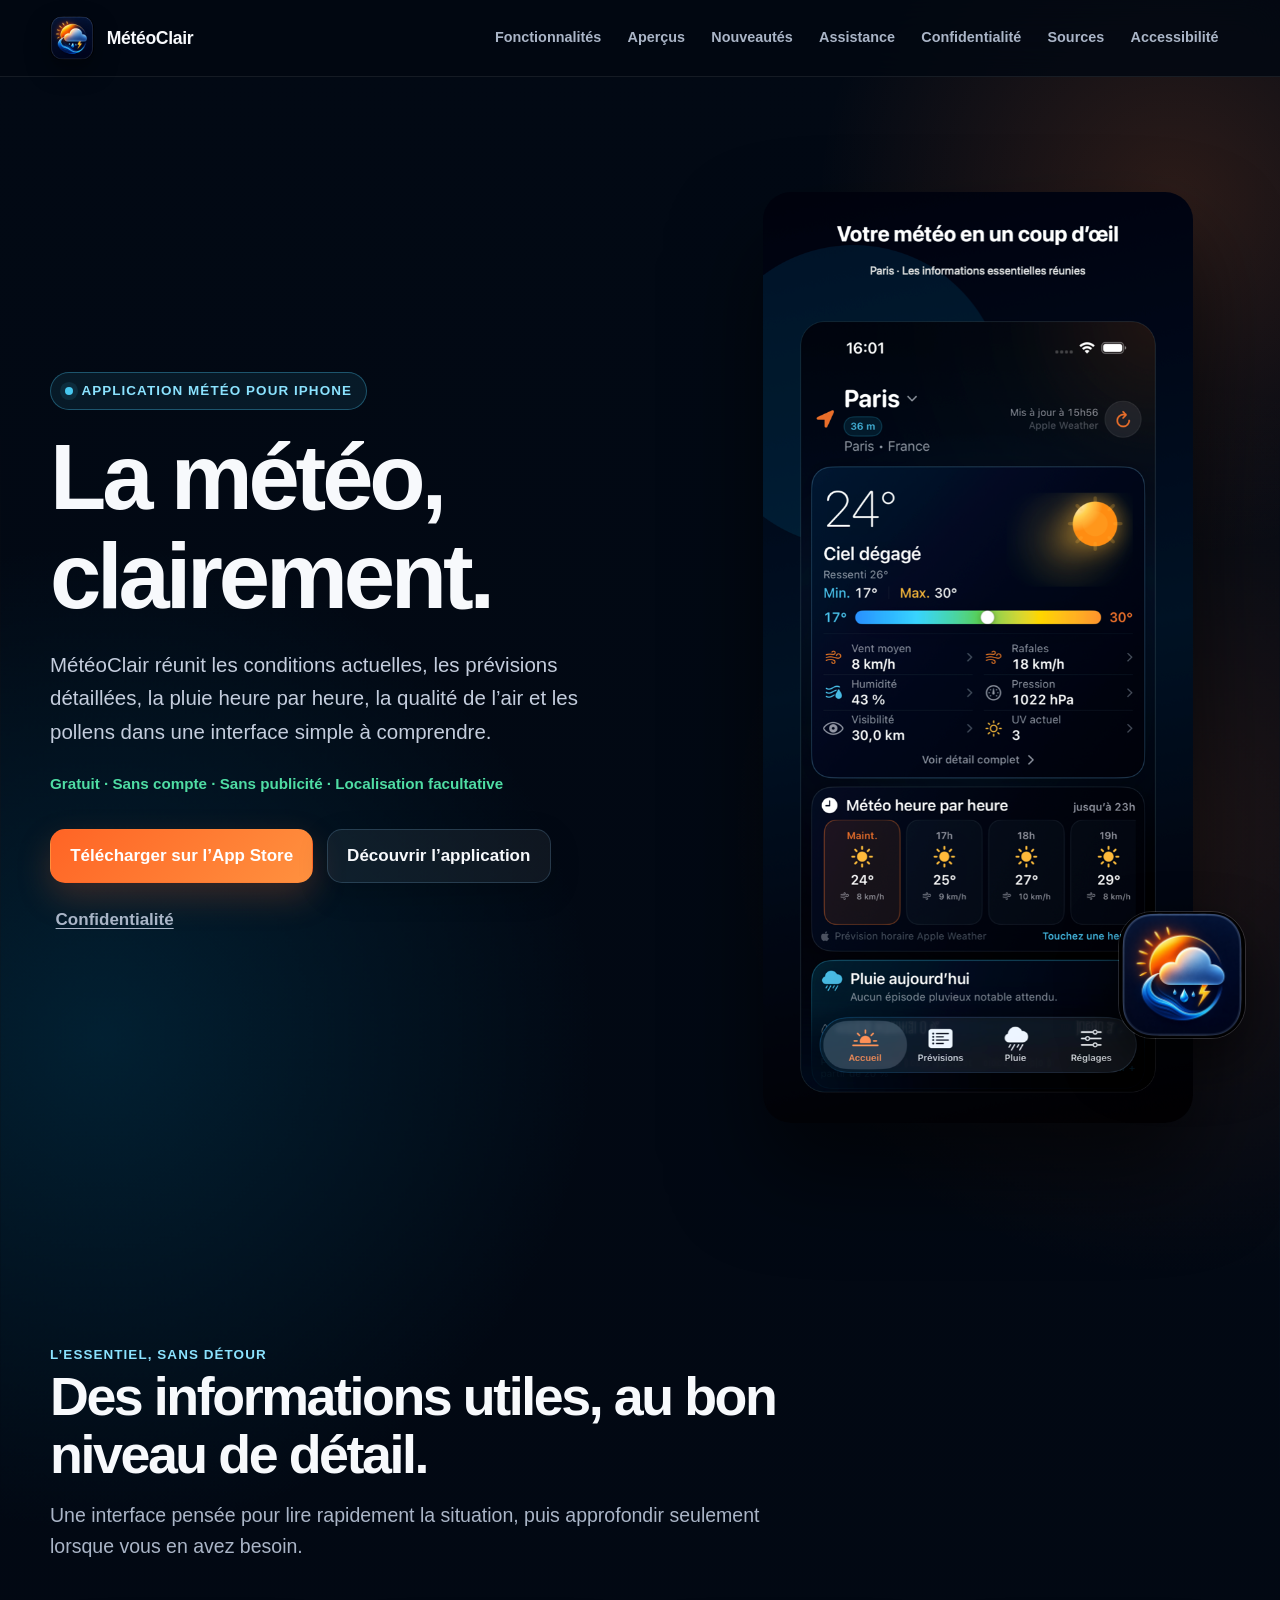
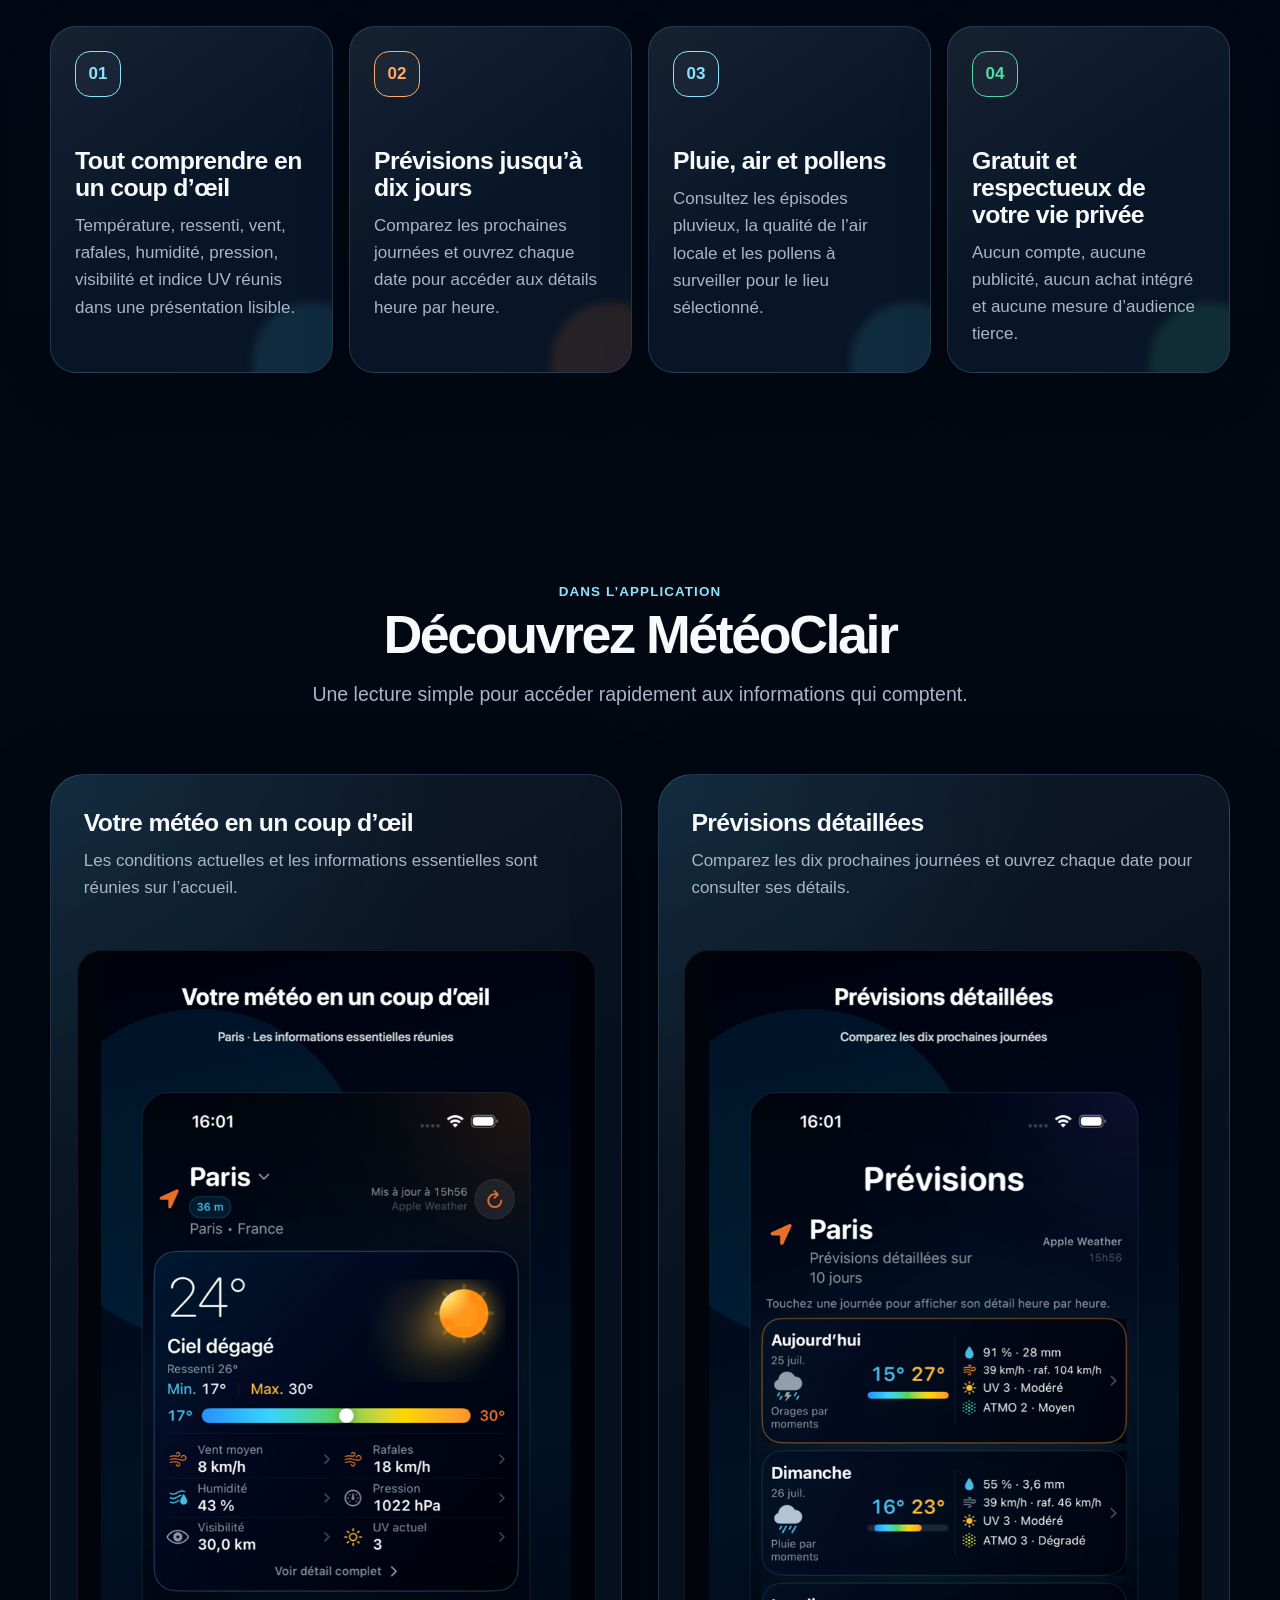
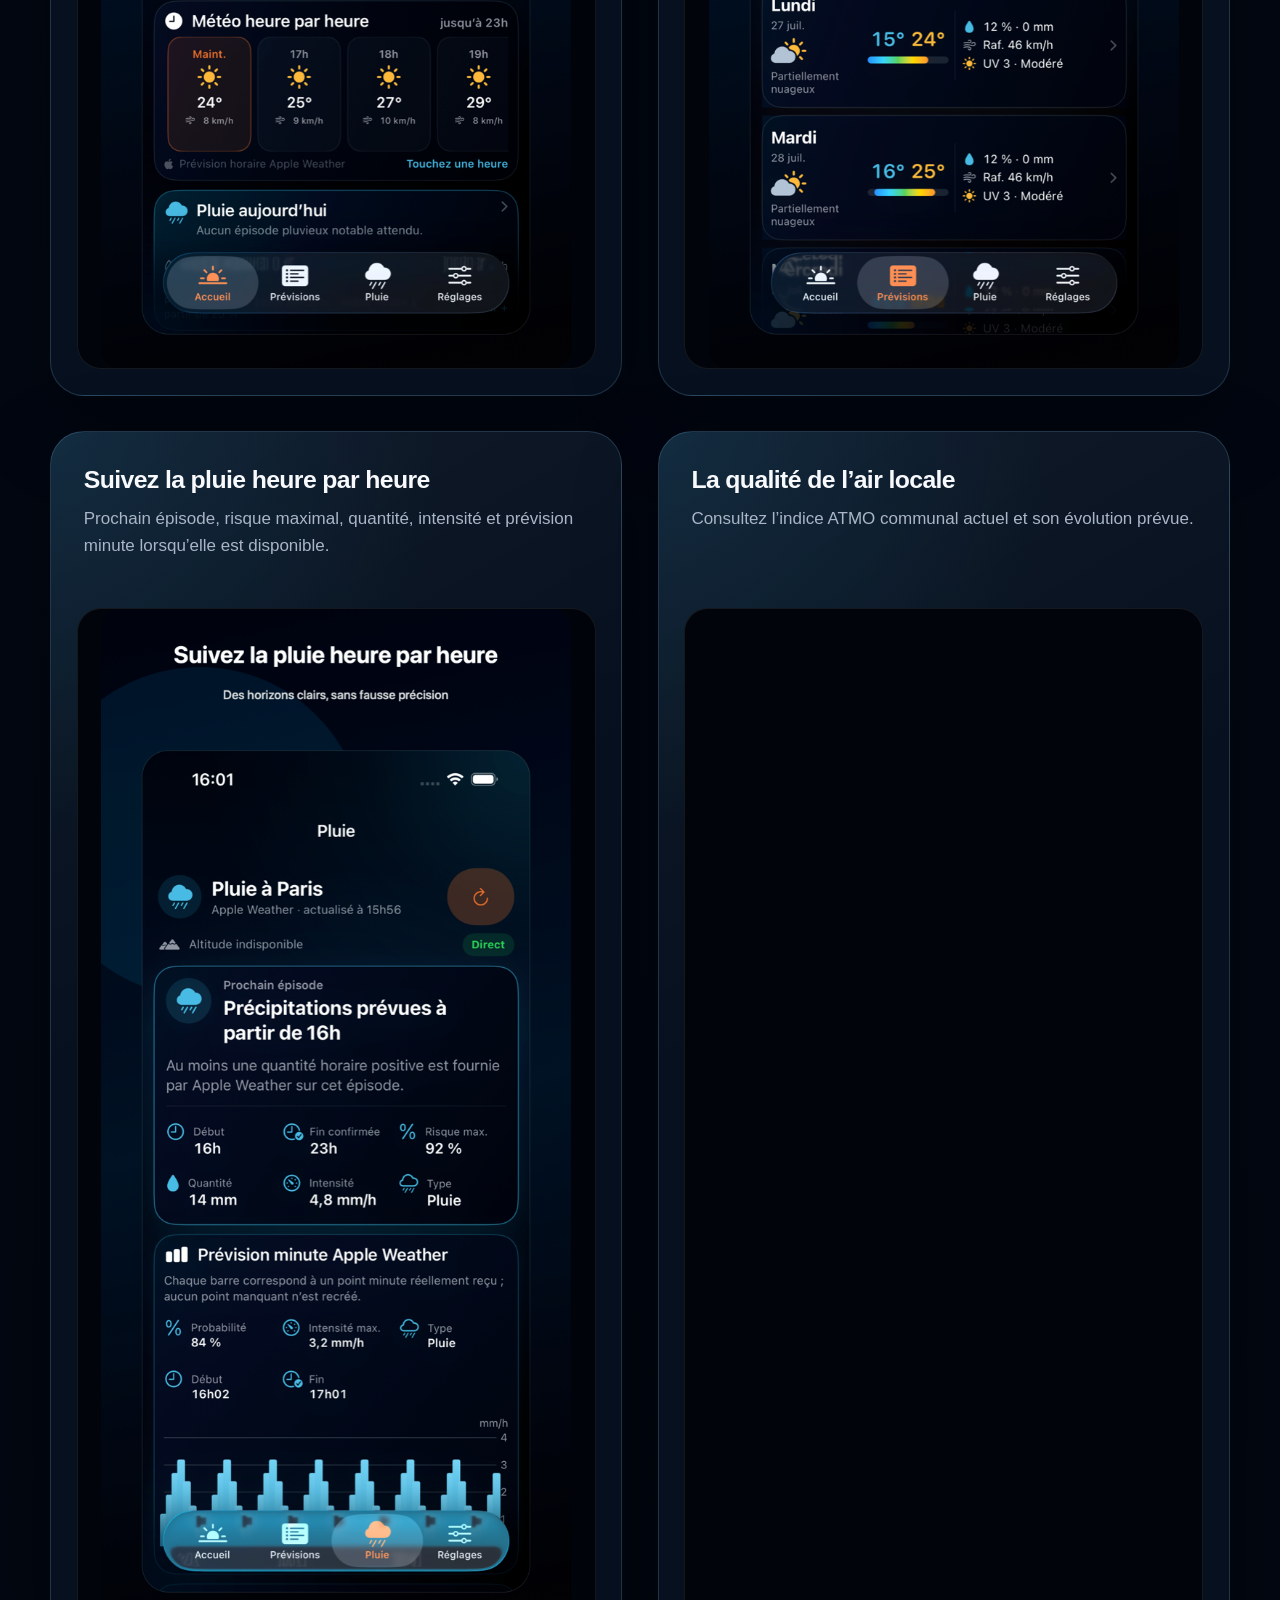
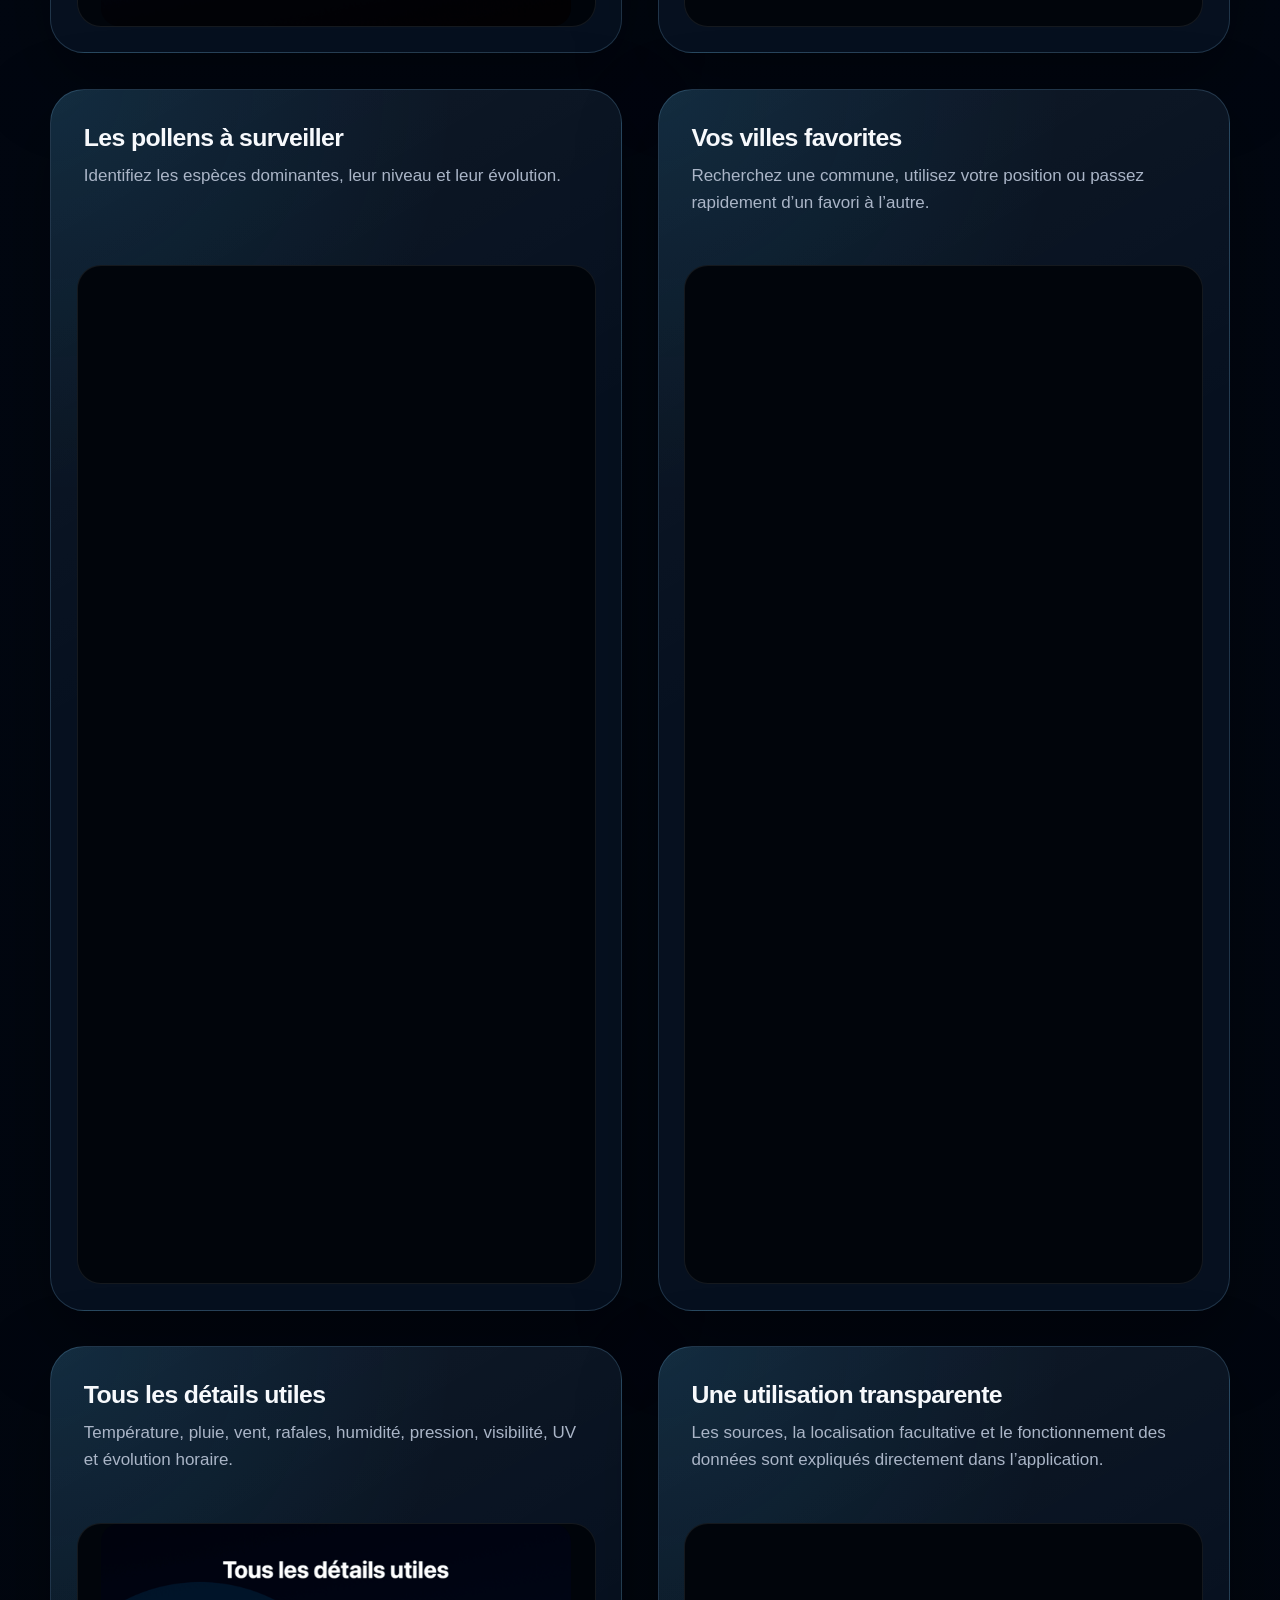
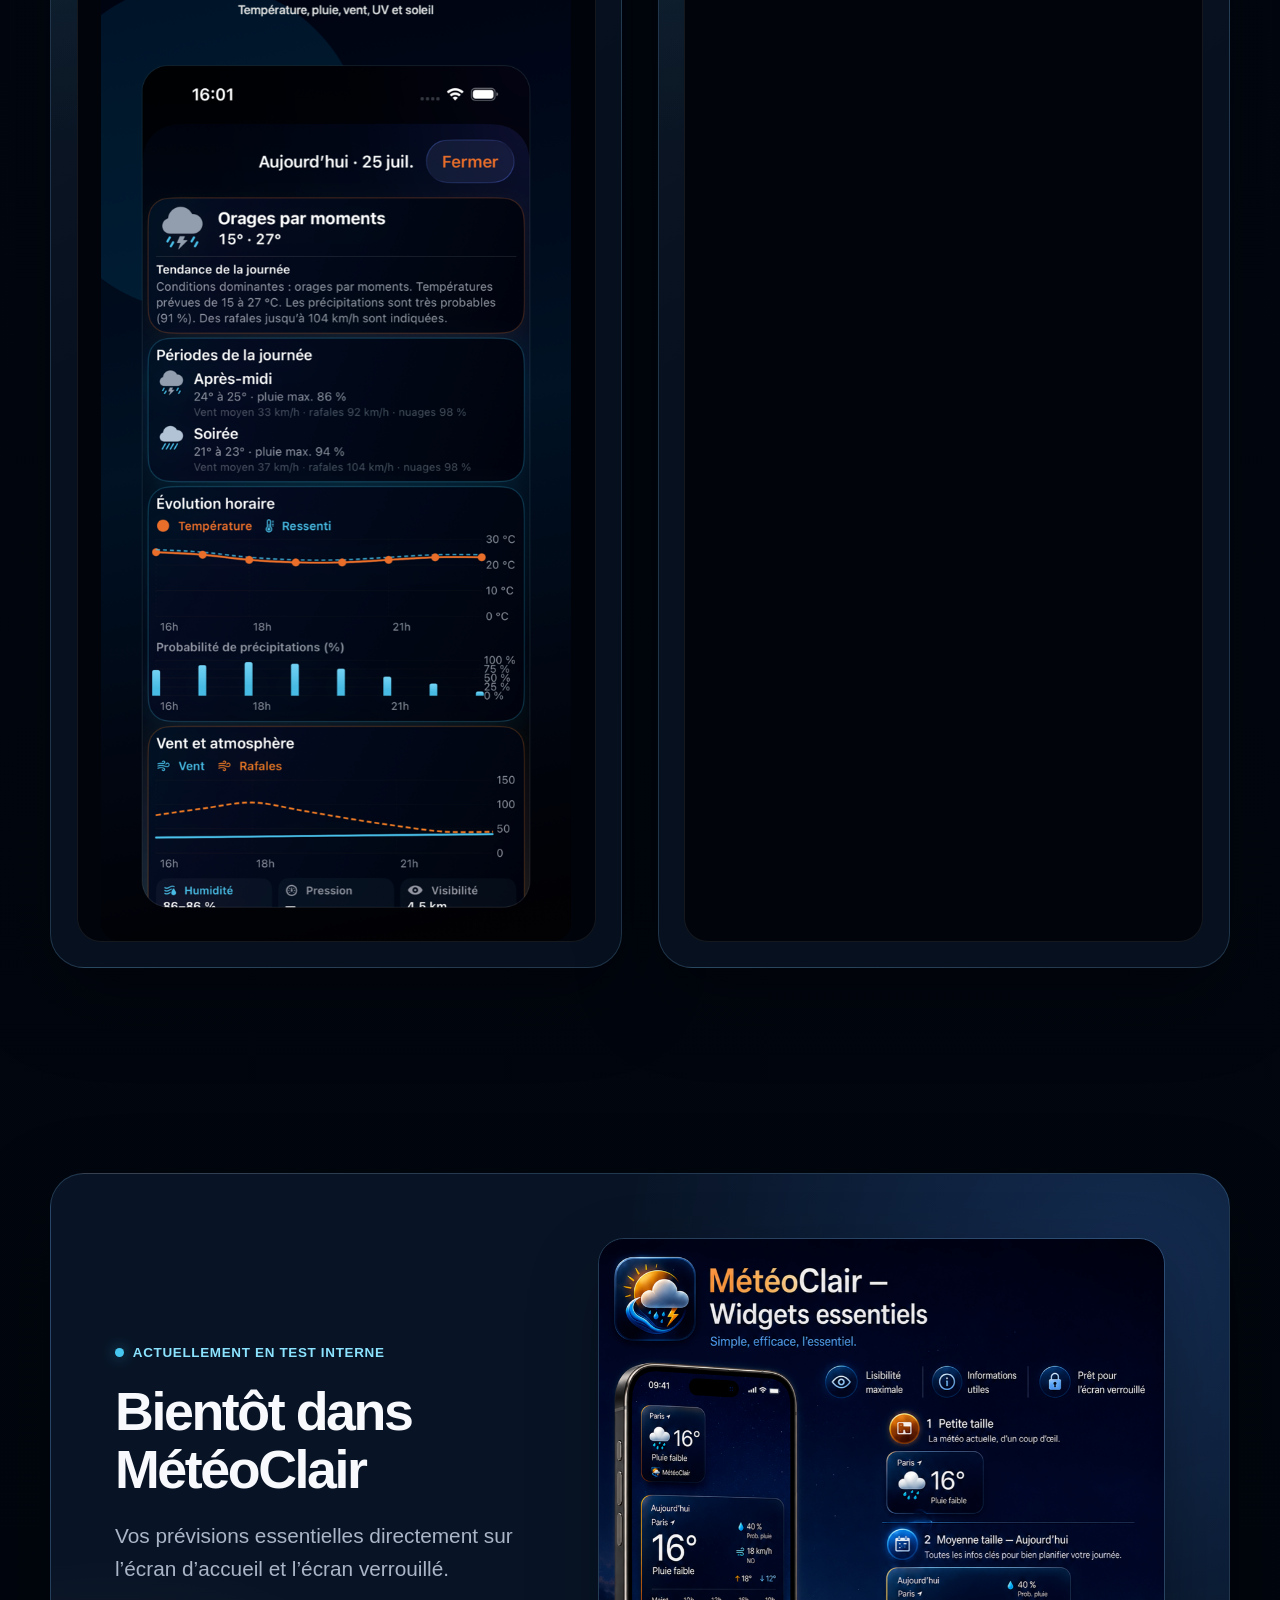
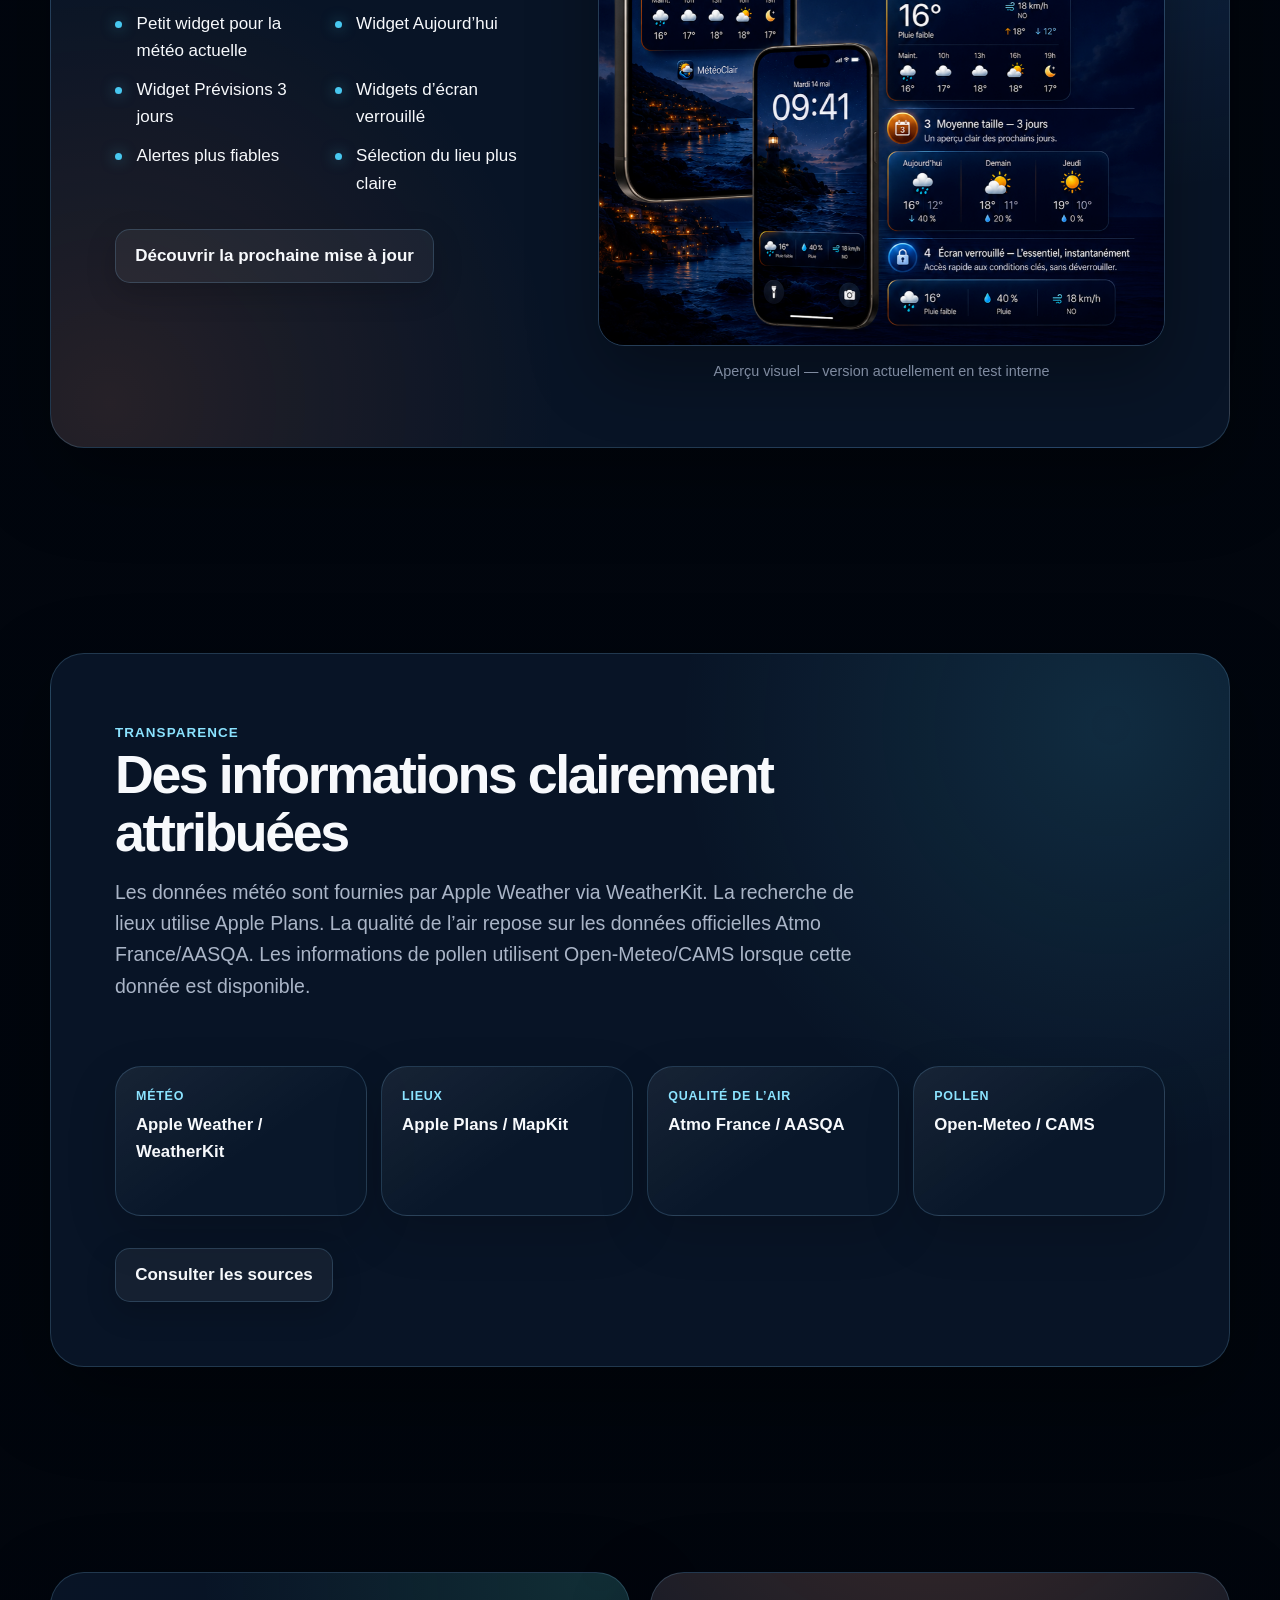
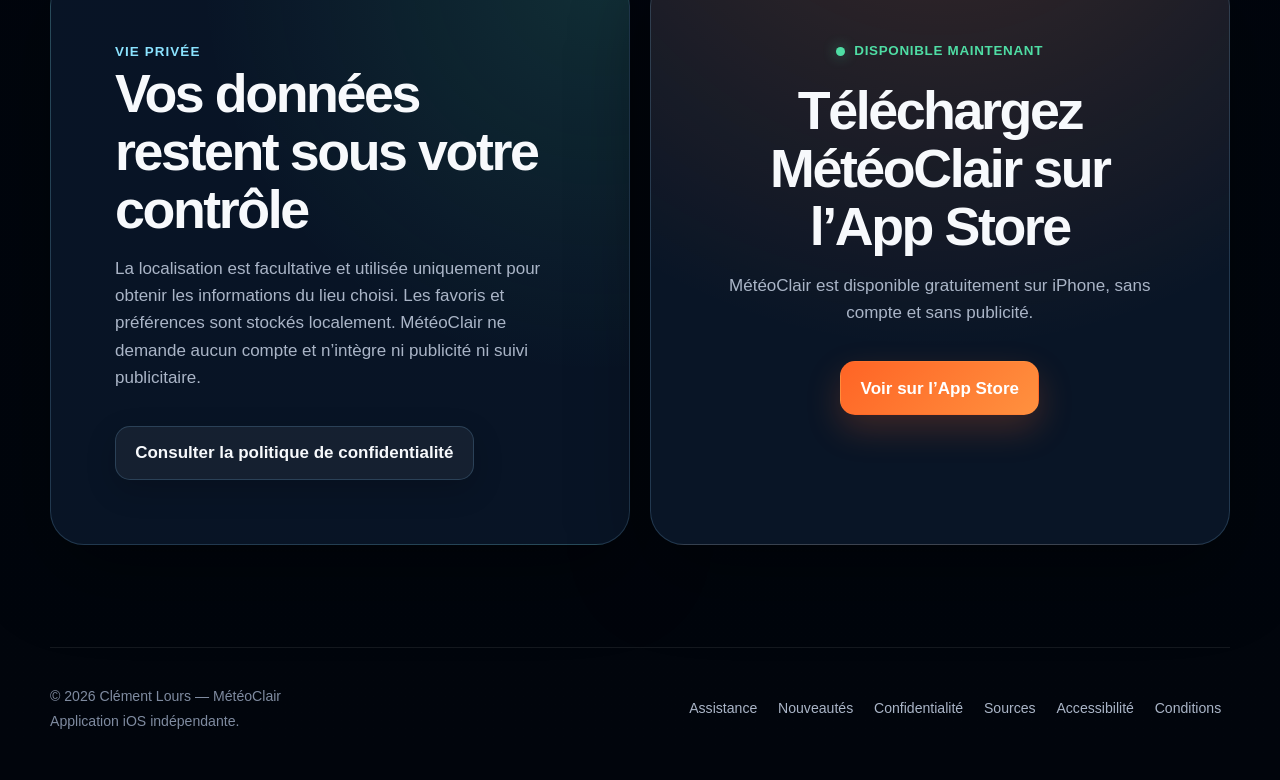
==== commit 751c8ce9: "Fix public App Store status and add upcoming MétéoClair widgets" ====
--- a/index.html
+++ b/index.html
@@ -22,6 +22,7 @@
   <meta name="twitter:title" content="MétéoClair — La météo, clairement">
   <meta name="twitter:description" content="Une application météo iPhone simple, gratuite et sans publicité.">
   <meta name="twitter:image" content="https://meteoexpertfrance.github.io/assets/social/meteo-clair-social.png">
+  <meta name="apple-itunes-app" content="app-id=6790323566">
   <link rel="icon" type="image/png" sizes="32x32" href="assets/favicon-32.png">
   <link rel="apple-touch-icon" sizes="180x180" href="assets/apple-touch-icon.png">
   <link rel="manifest" href="manifest.webmanifest">
@@ -38,6 +39,7 @@
       <nav class="nav-links" aria-label="Navigation principale">
         <a href="#fonctionnalites">Fonctionnalités</a>
         <a href="#apercus">Aperçus</a>
+        <a href="nouveautes.html">Nouveautés</a>
         <a href="support.html">Assistance</a>
         <a href="confidentialite.html">Confidentialité</a>
         <a href="sources.html">Sources</a>
@@ -48,6 +50,7 @@
         <nav aria-label="Navigation mobile">
           <a href="#fonctionnalites">Fonctionnalités</a>
           <a href="#apercus">Aperçus</a>
+          <a href="nouveautes.html">Nouveautés</a>
           <a href="support.html">Assistance</a>
           <a href="confidentialite.html">Confidentialité</a>
           <a href="sources.html">Sources</a>
@@ -66,7 +69,7 @@
           <p class="lead">MétéoClair réunit les conditions actuelles, les prévisions détaillées, la pluie heure par heure, la qualité de l’air et les pollens dans une interface simple à comprendre.</p>
           <p class="trust-line">Gratuit · Sans compte · Sans publicité · Localisation facultative</p>
           <div class="actions">
-            <span class="button primary" aria-disabled="true">Bientôt sur l’App Store</span>
+            <a class="button primary" href="https://apps.apple.com/fr/app/m%C3%A9t%C3%A9oclair/id6790323566" aria-label="Télécharger MétéoClair sur l’App Store">Télécharger sur l’App Store</a>
             <a class="button" href="#fonctionnalites">Découvrir l’application</a>
             <a class="text-link" href="confidentialite.html">Confidentialité</a>
           </div>
@@ -192,6 +195,29 @@
             </div>
           </figure>
         </div>
+      </div>
+    </section>
+
+    <section class="section" aria-labelledby="prochaine-mise-a-jour">
+      <div class="shell upcoming-panel">
+        <div class="upcoming-copy">
+          <span class="status-pill testing">Actuellement en test interne</span>
+          <h2 id="prochaine-mise-a-jour">Bientôt dans MétéoClair</h2>
+          <p class="upcoming-lead">Vos prévisions essentielles directement sur l’écran d’accueil et l’écran verrouillé.</p>
+          <ul class="upcoming-list">
+            <li>Petit widget pour la météo actuelle</li>
+            <li>Widget Aujourd’hui</li>
+            <li>Widget Prévisions 3 jours</li>
+            <li>Widgets d’écran verrouillé</li>
+            <li>Alertes plus fiables</li>
+            <li>Sélection du lieu plus claire</li>
+          </ul>
+          <a class="button" href="nouveautes.html">Découvrir la prochaine mise à jour</a>
+        </div>
+        <figure class="upcoming-visual">
+          <img src="assets/previews/widgets-build56-paris.png" width="960" height="1200" loading="lazy" decoding="async" alt="Aperçu marketing des futurs widgets MétéoClair pour Paris sur l’écran d’accueil et l’écran verrouillé">
+          <figcaption>Aperçu visuel — version actuellement en test interne</figcaption>
+        </figure>
       </div>
     </section>
 
@@ -223,9 +249,10 @@
           <a class="button" href="confidentialite.html">Consulter la politique de confidentialité</a>
         </article>
         <article class="availability-panel">
-          <span class="status-pill">Vérification en cours</span>
-          <h2>MétéoClair arrive sur l’App Store</h2>
-          <p>L’application a été transmise à Apple pour vérification. Sa disponibilité sera annoncée après validation.</p>
+          <span class="status-pill available">Disponible maintenant</span>
+          <h2>Téléchargez MétéoClair sur l’App Store</h2>
+          <p>MétéoClair est disponible gratuitement sur iPhone, sans compte et sans publicité.</p>
+          <a class="button primary" href="https://apps.apple.com/fr/app/m%C3%A9t%C3%A9oclair/id6790323566" aria-label="Ouvrir la fiche MétéoClair sur l’App Store">Voir sur l’App Store</a>
         </article>
       </div>
     </section>
@@ -238,6 +265,7 @@
     </div>
     <nav class="footer-links" aria-label="Liens de pied de page">
       <a href="support.html">Assistance</a>
+      <a href="nouveautes.html">Nouveautés</a>
       <a href="confidentialite.html">Confidentialité</a>
       <a href="sources.html">Sources</a>
       <a href="accessibilite.html">Accessibilité</a>
--- a/styles.css
+++ b/styles.css
@@ -535,6 +535,7 @@
 }
 
 .trust-panel,
+.upcoming-panel,
 .privacy-panel,
 .availability-panel {
   padding: clamp(2rem, 5vw, 4.4rem);
@@ -546,6 +547,78 @@
   box-shadow: var(--shadow);
 }
 
+.upcoming-panel {
+  display: grid;
+  grid-template-columns: minmax(0, 0.85fr) minmax(360px, 1.15fr);
+  align-items: center;
+  gap: clamp(2rem, 5vw, 4.5rem);
+  background:
+    radial-gradient(circle at 92% 12%, rgba(65, 140, 255, 0.2), transparent 32rem),
+    radial-gradient(circle at 5% 95%, rgba(255, 122, 50, 0.12), transparent 28rem),
+    var(--surface);
+}
+
+.upcoming-copy h2 {
+  max-width: 720px;
+}
+
+.upcoming-lead {
+  max-width: 660px;
+  color: var(--muted);
+  font-size: clamp(1.08rem, 2vw, 1.3rem);
+}
+
+.upcoming-list {
+  margin: 1.5rem 0 2rem;
+  padding: 0;
+  display: grid;
+  grid-template-columns: repeat(2, minmax(0, 1fr));
+  gap: 0.75rem 1.25rem;
+  list-style: none;
+}
+
+.upcoming-list li {
+  position: relative;
+  padding-left: 1.35rem;
+  color: var(--text);
+}
+
+.upcoming-list li::before {
+  content: "";
+  position: absolute;
+  top: 0.65em;
+  left: 0;
+  width: 7px;
+  height: 7px;
+  border-radius: 50%;
+  background: var(--cyan);
+  box-shadow: 0 0 14px rgba(72, 200, 240, 0.55);
+}
+
+.upcoming-visual {
+  margin: 0;
+}
+
+.upcoming-visual img {
+  width: 100%;
+  height: auto;
+  display: block;
+  border: 1px solid rgba(142, 203, 255, 0.22);
+  border-radius: var(--radius-lg);
+  box-shadow: 0 28px 70px rgba(0, 0, 0, 0.32);
+}
+
+.upcoming-visual figcaption {
+  margin-top: 0.85rem;
+  color: var(--subtle);
+  font-size: 0.9rem;
+  text-align: center;
+}
+
+.news-preview {
+  margin-top: 1.7rem;
+}
+
 .source-grid {
   margin-top: 2rem;
   display: grid;
@@ -596,6 +669,10 @@
   margin-top: 1.1rem;
 }
 
+.availability-panel .button {
+  margin-top: 1.1rem;
+}
+
 .availability-panel {
   text-align: center;
   background:
@@ -625,6 +702,24 @@
   height: 9px;
   border-radius: 50%;
   background: var(--orange);
+}
+
+.status-pill.available {
+  color: var(--green);
+}
+
+.status-pill.available::before {
+  background: var(--green);
+  box-shadow: 0 0 14px rgba(79, 221, 164, 0.48);
+}
+
+.status-pill.testing {
+  color: var(--cyan-soft);
+}
+
+.status-pill.testing::before {
+  background: var(--cyan);
+  box-shadow: 0 0 14px rgba(72, 200, 240, 0.48);
 }
 
 .page-hero {
@@ -806,8 +901,13 @@
   }
 
   .feature-grid,
-  .source-grid {
+  .source-grid,
+  .upcoming-list {
     grid-template-columns: repeat(2, minmax(0, 1fr));
+  }
+
+  .upcoming-panel {
+    grid-template-columns: 1fr;
   }
 }
 
@@ -856,7 +956,8 @@
   .feature-grid,
   .gallery-grid,
   .source-grid,
-  .two-column {
+  .two-column,
+  .upcoming-list {
     grid-template-columns: 1fr;
   }
 
@@ -916,6 +1017,7 @@
   }
 
   .trust-panel,
+  .upcoming-panel,
   .privacy-panel,
   .availability-panel {
     padding: 1.5rem;
